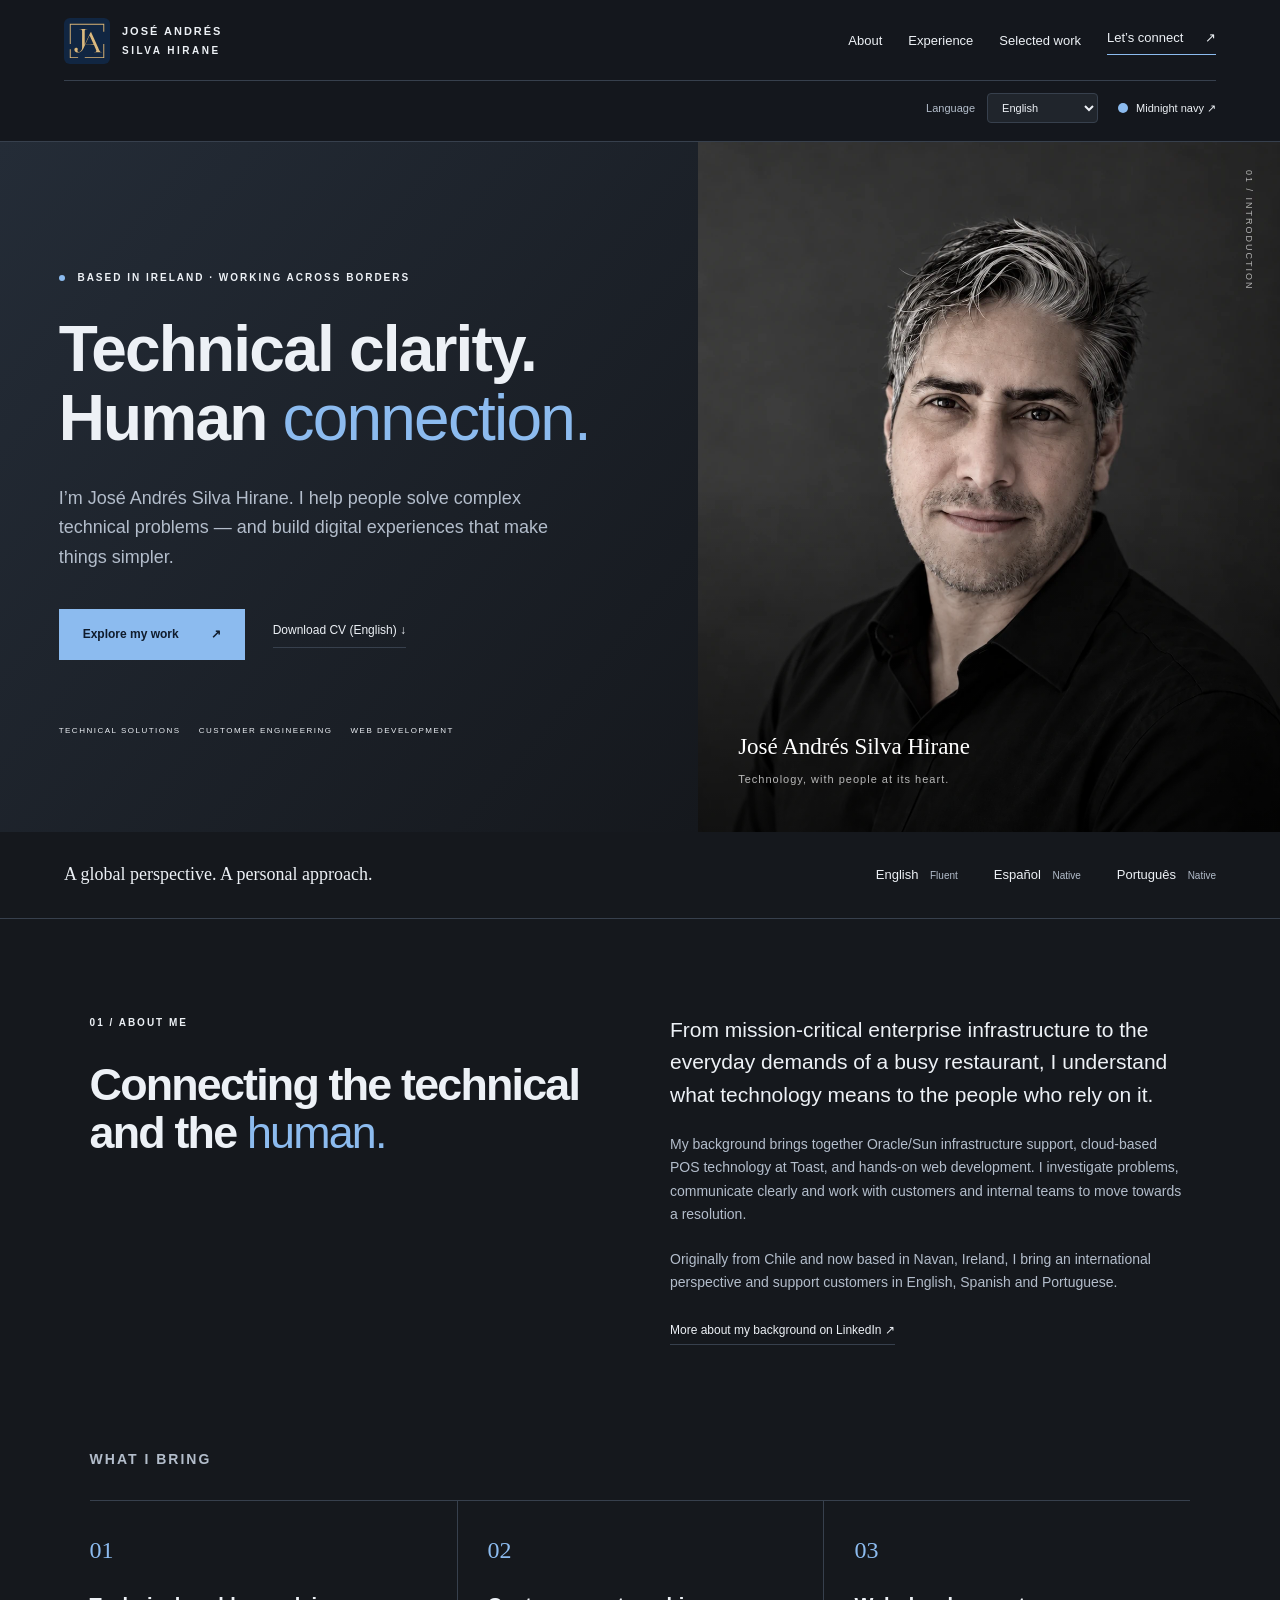
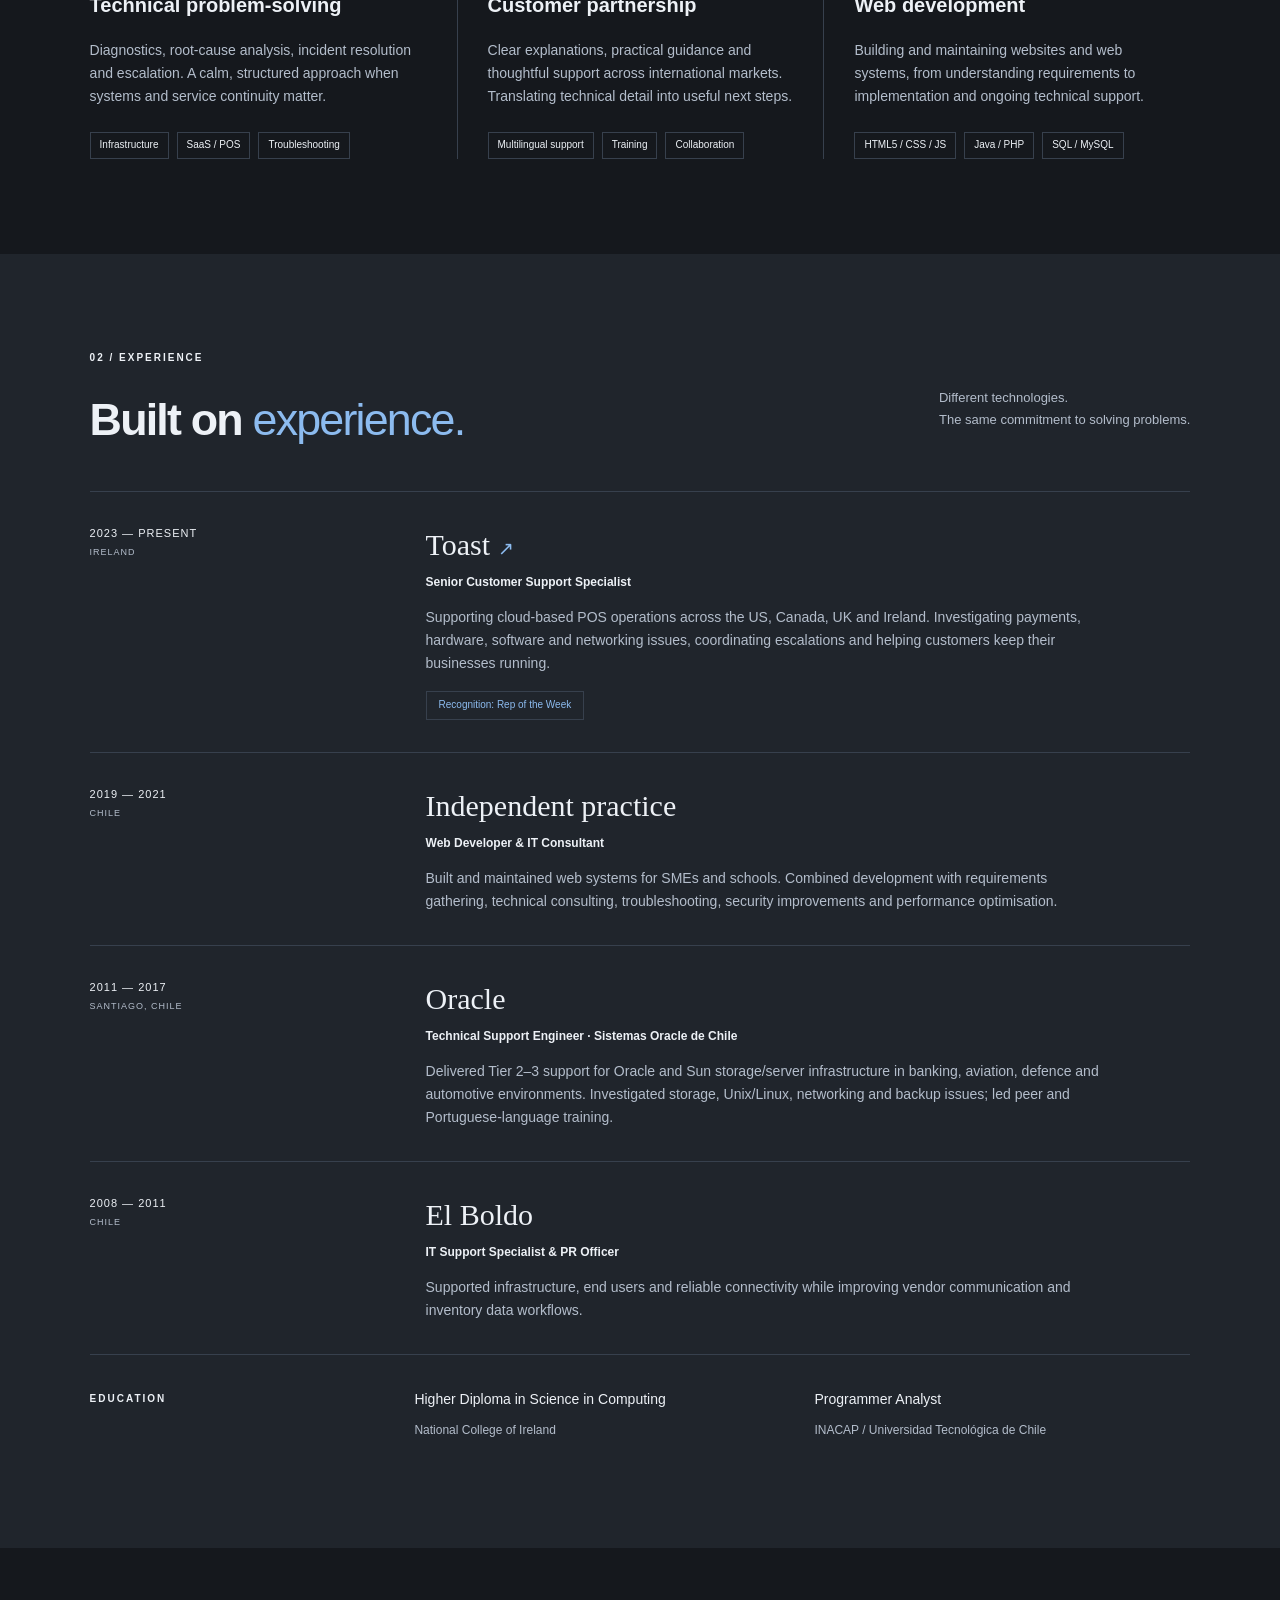
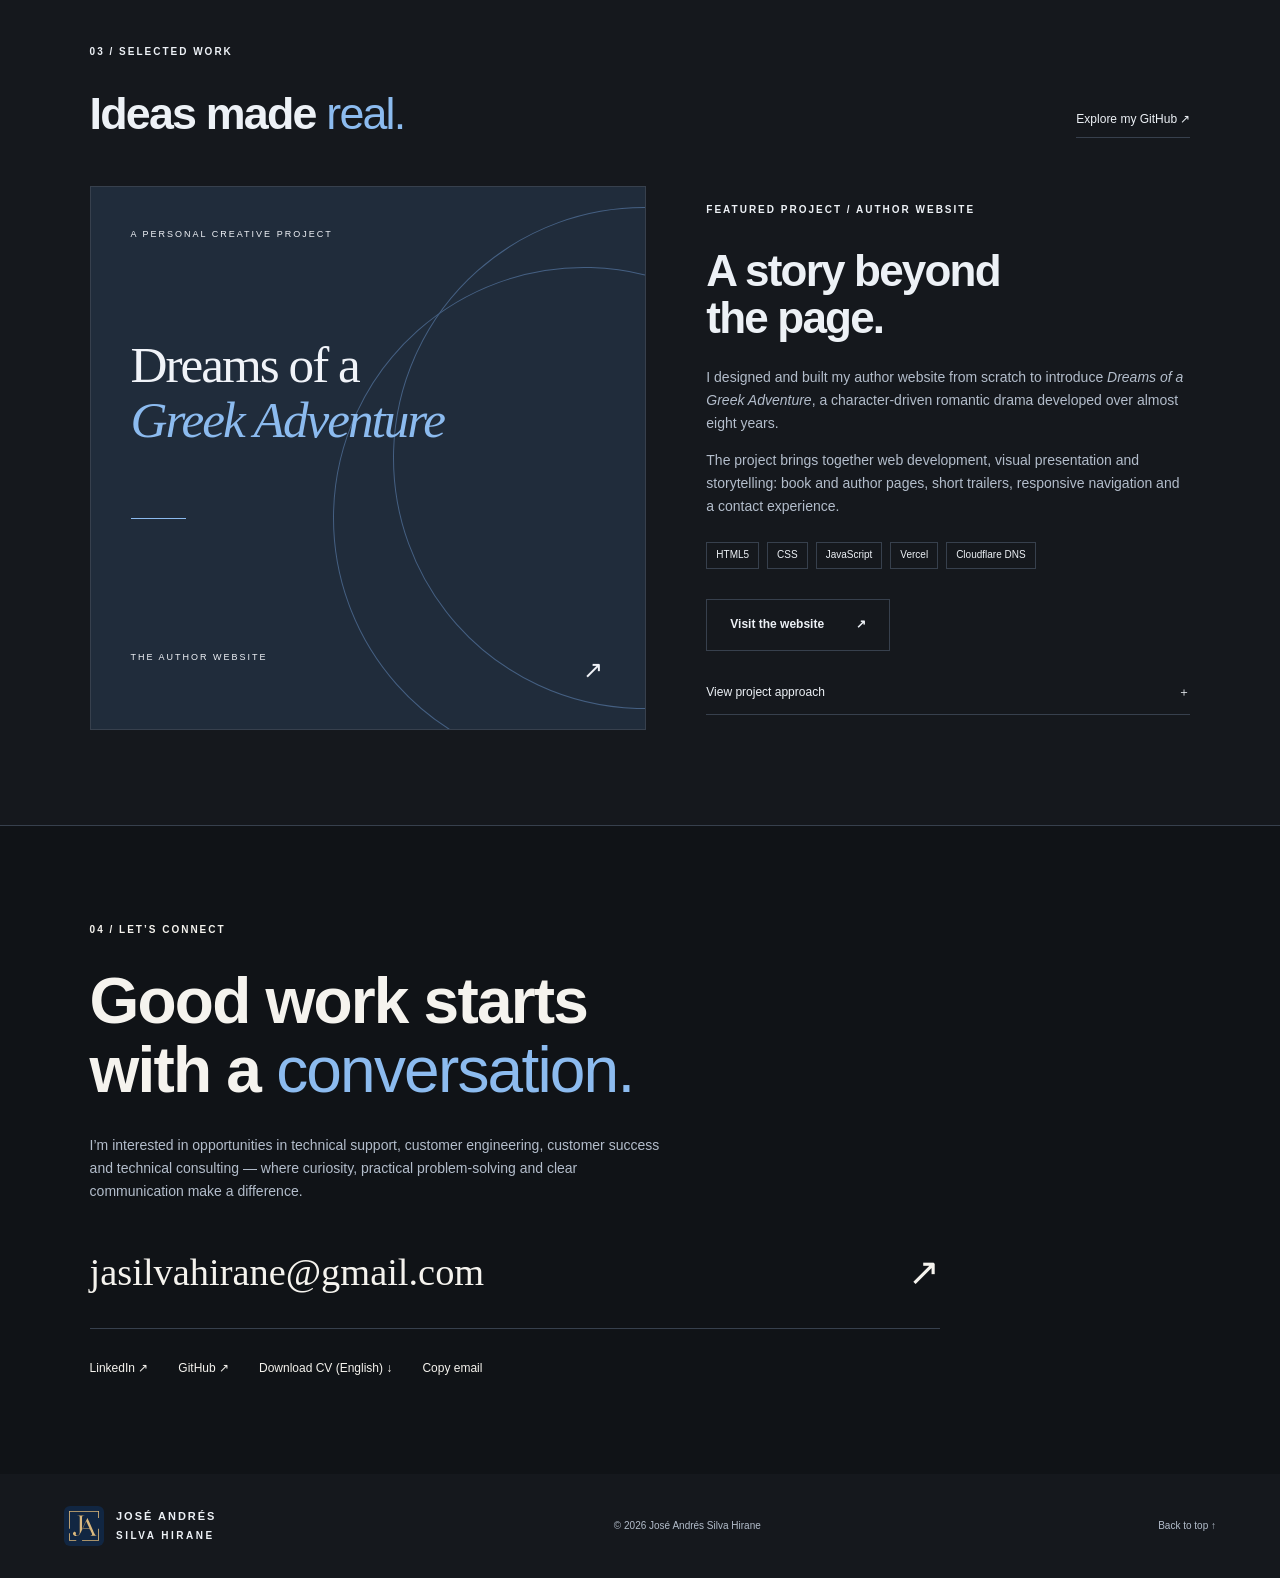
==== charcoal/index.html @ b8e56789 "Add files via upload" ====
<!doctype html>
<html lang="en"><head><meta charset="utf-8"><meta name="viewport" content="width=device-width,initial-scale=1"><meta name="description" content="José Andrés Silva Hirane — technical solutions, customer engineering and web development. Multilingual professional based in Ireland."><meta name="theme-color" content="#15263f"><title>José Andrés Silva Hirane — Technical Solutions</title><link rel="icon" type="image/x-icon" href="assets/favicon.ico"><link rel="stylesheet" href="style.css"><script src="script.js" defer></script></head>
<body data-theme="charcoal"><a class="skip" href="#main">Skip to content</a><header><a class="brand" href="#home" aria-label="José Andrés Silva Hirane home"><img src="assets/monogram.svg" alt="" width="46" height="46"><span>JOSÉ ANDRÉS<span>SILVA HIRANE</span></span></a><button class="menu" aria-expanded="false" aria-controls="navigation">Menu <span>＋</span></button><nav id="navigation" aria-label="Main navigation"><a href="#about">About</a><a href="#experience">Experience</a><a href="#work">Selected work</a><a class="nav-contact" href="#contact">Let’s connect <span>↗</span></a></nav><div class="portfolio-controls"><label>Language <select id="language-select" aria-label="Language"><option value="en" selected>English</option><option value="pt">Português</option><option value="es">Español</option></select></label><a class="design-switch" href="../navy/index.html" aria-label="Design"><span class="theme-swatch"></span>Midnight navy ↗</a></div></header>
<main id="main"><section class="hero" id="home"><div class="hero-copy"><p class="eyebrow"><span class="dot"></span> BASED IN IRELAND · WORKING ACROSS BORDERS</p><h1>Technical clarity.<br>Human <em>connection.</em></h1><p class="intro">I’m José Andrés Silva Hirane. I help people solve complex technical problems — and build digital experiences that make things simpler.</p><div class="hero-actions"><a class="button" href="#work">Explore my work <span>↗</span></a><a class="text-link" href="assets/Jose-Andres-Silva-Hirane-CV.docx" download>Download CV (English) <span>↓</span></a></div><div class="hero-foot"><span>TECHNICAL SOLUTIONS</span><span>CUSTOMER ENGINEERING</span><span>WEB DEVELOPMENT</span></div></div><div class="portrait"><img src="assets/portrait.webp" alt="Portrait of José Andrés Silva Hirane" fetchpriority="high"><div class="portrait-label"><span>José Andrés Silva Hirane</span><small>Technology, with people at its heart.</small></div><span class="portrait-index">01 / INTRODUCTION</span></div></section>
<div class="language-bar"><p>A global perspective. A personal approach.</p><div><span>English <small>Fluent</small></span><span>Español <small>Native</small></span><span>Português <small>Native</small></span></div></div>
<section class="section about" id="about"><div><p class="eyebrow">01 / ABOUT ME</p><h2>Connecting the technical<br>and the <em>human.</em></h2></div><div class="about-copy"><p class="lead">From mission-critical enterprise infrastructure to the everyday demands of a busy restaurant, I understand what technology means to the people who rely on it.</p><p>My background brings together Oracle/Sun infrastructure support, cloud-based POS technology at Toast, and hands-on web development. I investigate problems, communicate clearly and work with customers and internal teams to move towards a resolution.</p><p>Originally from Chile and now based in Navan, Ireland, I bring an international perspective and support customers in English, Spanish and Portuguese.</p><a class="text-link" href="https://www.linkedin.com/in/jose-silva-hirane/" target="_blank" rel="noopener noreferrer">More about my background on LinkedIn ↗</a></div></section>
<section class="section expertise"><p class="eyebrow">WHAT I BRING</p><div class="expertise-grid"><article><span class="number">01</span><h3>Technical problem-solving</h3><p>Diagnostics, root-cause analysis, incident resolution and escalation. A calm, structured approach when systems and service continuity matter.</p><div class="tags"><span>Infrastructure</span><span>SaaS / POS</span><span>Troubleshooting</span></div></article><article><span class="number">02</span><h3>Customer partnership</h3><p>Clear explanations, practical guidance and thoughtful support across international markets. Translating technical detail into useful next steps.</p><div class="tags"><span>Multilingual support</span><span>Training</span><span>Collaboration</span></div></article><article><span class="number">03</span><h3>Web development</h3><p>Building and maintaining websites and web systems, from understanding requirements to implementation and ongoing technical support.</p><div class="tags"><span>HTML5 / CSS / JS</span><span>Java / PHP</span><span>SQL / MySQL</span></div></article></div></section>
<section class="experience section" id="experience"><div class="section-top"><div><p class="eyebrow">02 / EXPERIENCE</p><h2>Built on <em>experience.</em></h2></div><p>Different technologies.<br>The same commitment to solving problems.</p></div><div class="timeline"><article><div class="date">2023 — PRESENT<br><small>IRELAND</small></div><div><h3>Toast <span>↗</span></h3><p class="role">Senior Customer Support Specialist</p><p>Supporting cloud-based POS operations across the US, Canada, UK and Ireland. Investigating payments, hardware, software and networking issues, coordinating escalations and helping customers keep their businesses running.</p><span class="achievement">Recognition: Rep of the Week</span></div></article><article><div class="date">2019 — 2021<br><small>CHILE</small></div><div><h3>Independent practice</h3><p class="role">Web Developer & IT Consultant</p><p>Built and maintained web systems for SMEs and schools. Combined development with requirements gathering, technical consulting, troubleshooting, security improvements and performance optimisation.</p></div></article><article><div class="date">2011 — 2017<br><small>SANTIAGO, CHILE</small></div><div><h3>Oracle</h3><p class="role">Technical Support Engineer · Sistemas Oracle de Chile</p><p>Delivered Tier 2–3 support for Oracle and Sun storage/server infrastructure in banking, aviation, defence and automotive environments. Investigated storage, Unix/Linux, networking and backup issues; led peer and Portuguese-language training.</p></div></article><article><div class="date">2008 — 2011<br><small>CHILE</small></div><div><h3>El Boldo</h3><p class="role">IT Support Specialist & PR Officer</p><p>Supported infrastructure, end users and reliable connectivity while improving vendor communication and inventory data workflows.</p></div></article></div><div class="education"><p class="eyebrow">EDUCATION</p><div><h3>Higher Diploma in Science in Computing</h3><p>National College of Ireland</p></div><div><h3>Programmer Analyst</h3><p>INACAP / Universidad Tecnológica de Chile</p></div></div></section>
<section class="work section" id="work"><div class="section-top"><div><p class="eyebrow">03 / SELECTED WORK</p><h2>Ideas made <em>real.</em></h2></div><a class="text-link" href="https://github.com/Josan2k2" target="_blank" rel="noopener noreferrer">Explore my GitHub ↗</a></div><article class="project"><a class="project-art" href="https://silvahirane.com" target="_blank" rel="noopener noreferrer" aria-label="Visit the Dreams of a Greek Adventure author website"><span class="art-kicker">A PERSONAL CREATIVE PROJECT</span><div class="book-title">Dreams of a<br><em>Greek Adventure</em></div><div class="art-rule"></div><span class="art-footer">THE AUTHOR WEBSITE <span>↗</span></span></a><div class="project-copy"><p class="eyebrow">FEATURED PROJECT / AUTHOR WEBSITE</p><h3>A story beyond<br>the page.</h3><p>I designed and built my author website from scratch to introduce <cite>Dreams of a Greek Adventure</cite>, a character-driven romantic drama developed over almost eight years.</p><p>The project brings together web development, visual presentation and storytelling: book and author pages, short trailers, responsive navigation and a contact experience.</p><div class="tags"><span>HTML5</span><span>CSS</span><span>JavaScript</span><span>Vercel</span><span>Cloudflare DNS</span></div><a class="button light" href="https://silvahirane.com" target="_blank" rel="noopener noreferrer">Visit the website <span>↗</span></a><button class="details" aria-expanded="false" aria-controls="project-details">View project approach <span>＋</span></button><div id="project-details" hidden><p><strong>Purpose:</strong> Create a cohesive home for the book, its author and its visual storytelling.</p><p><strong>My role:</strong> Website design, front-end development, content integration and deployment setup.</p><p><strong>Implementation:</strong> Responsive page layouts, fixed navigation, video presentation, contact form integration, sitemap and robots.txt.</p></div></div></article></section>
<section class="contact section" id="contact"><p class="eyebrow">04 / LET’S CONNECT</p><h2>Good work starts<br>with a <em>conversation.</em></h2><p>I’m interested in opportunities in technical support, customer engineering, customer success and technical consulting — where curiosity, practical problem-solving and clear communication make a difference.</p><a class="email" href="mailto:jasilvahirane@gmail.com">jasilvahirane@gmail.com <span>↗</span></a><div class="contact-links"><a href="https://www.linkedin.com/in/jose-silva-hirane/" target="_blank" rel="noopener noreferrer">LinkedIn ↗</a><a href="https://github.com/Josan2k2" target="_blank" rel="noopener noreferrer">GitHub ↗</a><a href="assets/Jose-Andres-Silva-Hirane-CV.docx" download>Download CV (English) ↓</a><button id="copy-email">Copy email</button><span id="copy-status" role="status"></span></div></section></main><footer><a class="brand" href="#home"><img src="assets/monogram.svg" alt="JA monogram" width="40" height="40"><span>JOSÉ ANDRÉS<span>SILVA HIRANE</span></span></a><p>© <span id="year">2026</span> José Andrés Silva Hirane</p><a href="#home">Back to top ↑</a></footer></body></html>
---- charcoal/style.css ----
:root{--ink:#15263f;--paper:#f5f3ee;--muted:#616b79;--gold:#ad8b53;--line:#d7dce3}*{box-sizing:border-box}html{scroll-behavior:smooth;scroll-padding-top:100px}body{margin:0;background:var(--paper);color:var(--ink);font-family:Arial,Helvetica,sans-serif;font-size:16px;line-height:1.65}a{color:inherit;text-decoration:none}button{font:inherit;cursor:pointer}a,button{-webkit-tap-highlight-color:transparent}a:focus-visible,button:focus-visible{outline:3px solid var(--gold);outline-offset:6px}.skip{position:fixed;top:-80px;background:var(--ink);color:white;padding:12px;z-index:20}.skip:focus{top:8px}header{position:sticky;top:0;z-index:10;background:rgba(245,243,238,.97);border-bottom:1px solid var(--line);padding:22px 5%;display:flex;align-items:center;justify-content:space-between}.brand{display:flex;align-items:center;gap:12px}.brand>span{font-size:11px;font-weight:700;letter-spacing:2px;line-height:1.8}.brand>span>span{display:block;font-size:10px;letter-spacing:2.5px}nav{display:flex;gap:32px;align-items:center;font-size:13px}nav a:hover,.text-link:hover{color:#836334}.nav-contact{border-bottom:1px solid var(--ink);padding-bottom:5px}.nav-contact span{margin-left:18px}.menu{display:none}.hero{display:grid;grid-template-columns:1.2fr 1fr;min-height:660px}.hero-copy{padding:90px 8% 36px 8.4%;display:flex;flex-direction:column;justify-content:center}.eyebrow{font-size:10px;letter-spacing:2px;font-weight:700;line-height:1.8;margin:0 0 28px}.dot{display:inline-block;width:6px;height:6px;border-radius:50%;background:var(--gold);margin-right:8px}h1,h2,.book-title,.project-copy h3{font-family:Georgia,'Times New Roman',serif;font-weight:400;letter-spacing:-2px;line-height:1.08}h1{font-size:clamp(44px,5.4vw,82px);margin:0 0 30px}em{font-weight:400;color:#8b744f}h2{font-size:clamp(36px,3.5vw,54px);margin:0}.intro{font-size:18px;max-width:490px;color:#566479;margin:0}.hero-actions{display:flex;gap:28px;align-items:center;margin:36px 0 64px}.button{display:inline-flex;gap:32px;align-items:center;background:var(--ink);color:white;padding:15px 23px;font-size:12px;border:1px solid var(--ink);transition:background .2s}.button:hover{background:#294466}.text-link{font-size:12px;border-bottom:1px solid var(--line);padding-bottom:7px}.hero-foot{font-size:8px;letter-spacing:1.5px;display:flex;gap:18px;flex-wrap:wrap}.portrait{position:relative;background:#2e302d;overflow:hidden}.portrait>img{width:100%;height:100%;object-fit:cover;object-position:50% 32%;position:absolute}.portrait:after{content:'';position:absolute;inset:50% 0 0;background:linear-gradient(transparent,rgba(0,0,0,.55))}.portrait-label{position:absolute;bottom:44px;left:40px;z-index:1;color:#fff}.portrait-label>span{font-family:Georgia,serif;font-size:23px}.portrait-label small{display:block;opacity:.7;font-size:11px;letter-spacing:1px;margin-top:4px}.portrait-index{position:absolute;right:24px;top:28px;writing-mode:vertical-rl;font-size:9px;letter-spacing:2px;color:#fff;opacity:.65}.language-bar{padding:28px 5%;display:flex;justify-content:space-between;align-items:center;border-bottom:1px solid var(--line);gap:20px}.language-bar p{font-family:Georgia,serif;font-size:18px;margin:0}.language-bar>div{display:flex;gap:36px;font-size:13px}.language-bar small{font-size:10px;color:var(--muted);margin-left:8px}.section{padding:95px 7%}.about{display:grid;grid-template-columns:1fr 1fr;gap:60px}.about-copy p{font-size:14px;color:var(--muted);margin:0 0 22px}.about-copy .lead{font-size:21px;line-height:1.55;color:var(--ink)}.expertise{padding-top:10px}.expertise-grid{display:grid;grid-template-columns:repeat(3,1fr);border-top:1px solid var(--line)}.expertise article{padding:30px 30px 0 0}.expertise article+article{padding-left:30px;border-left:1px solid var(--line)}.number{font-family:Georgia,serif;color:var(--gold);font-size:24px}h3{font-size:20px;font-weight:500;line-height:1.4}.expertise p{font-size:14px;color:var(--muted)}.tags{display:flex;flex-wrap:wrap;gap:8px;margin-top:24px}.tags span{border:1px solid var(--line);padding:4px 9px;font-size:10px}.experience{background:#e9edf3}.section-top{display:flex;align-items:flex-end;justify-content:space-between;gap:40px;margin-bottom:48px}.section-top>p{font-size:13px;color:var(--muted)}.timeline article{display:grid;grid-template-columns:1fr 2.5fr;border-top:1px solid #cbd3df;padding:32px 0;gap:30px}.date{font-size:11px;letter-spacing:1px}.date small{font-size:9px;color:var(--muted)}.timeline h3{font-family:Georgia,serif;font-size:30px;margin:0}.timeline h3 span{font-size:19px;color:var(--gold)}.role{font-size:12px;font-weight:700;margin:7px 0 13px}.timeline p:not(.role){font-size:14px;color:var(--muted);max-width:680px;margin:0}.achievement{display:inline-block;font-size:10px;border:1px solid #bcc9da;padding:5px 12px;margin-top:16px}.education{display:grid;grid-template-columns:1fr 1.25fr 1.25fr;border-top:1px solid #cbd3df;padding-top:35px;gap:24px}.education h3{font-size:14px;margin:0}.education p:not(.eyebrow){font-size:12px;color:var(--muted)}.project{display:grid;grid-template-columns:1.15fr 1fr;gap:60px}.project-art{min-height:520px;background:#182f50;color:#f3eee2;padding:40px;display:flex;flex-direction:column;justify-content:space-between;position:relative;overflow:hidden}.project-art:before,.project-art:after{content:'';position:absolute;border:1px solid #49617f;border-radius:50%;width:500px;height:500px;right:-250px;top:20px;transform:rotate(-20deg)}.project-art:after{right:-190px;top:80px}.art-kicker,.art-footer{font-size:9px;letter-spacing:2px;z-index:1}.book-title{font-size:clamp(35px,4vw,62px);z-index:1;margin-top:55px}.book-title em{color:#d0b886}.art-rule{height:1px;background:#8a9ab1;width:55px;margin-top:30px}.art-footer{display:flex;justify-content:space-between;margin-top:90px}.art-footer span{font-size:24px}.project-copy{padding:15px 0}.project-copy h3{font-size:44px;margin:0 0 24px}.project-copy p:not(.eyebrow){font-size:14px;color:var(--muted)}cite{font-style:italic}.light{background:transparent;color:var(--ink);margin-top:30px}.light:hover{background:var(--ink);color:white}.details{display:flex;justify-content:space-between;width:100%;border:0;border-bottom:1px solid var(--line);padding:22px 0 12px;background:transparent;text-align:left;font-size:12px;margin-top:10px}#project-details{padding-top:10px}.contact{background:var(--ink);color:#f5f3ee}.contact h2{font-size:clamp(40px,5vw,70px)}.contact h2 em{color:#d1b88f}.contact>p:not(.eyebrow){max-width:570px;color:#b8c4d5;font-size:14px;margin:28px 0 38px}.email{font-family:Georgia,serif;font-size:clamp(20px,3vw,40px);display:flex;justify-content:space-between;border-bottom:1px solid #495c76;max-width:850px;padding-bottom:24px}.contact-links{display:flex;flex-wrap:wrap;gap:30px;margin-top:30px;font-size:12px}.contact-links button{border:0;background:transparent;color:inherit;padding:0;font-size:12px}#copy-status{color:#d1b88f}footer{display:flex;align-items:center;justify-content:space-between;gap:24px;padding:32px 5%}footer p,footer>a:last-child{font-size:10px;color:var(--muted)}@media(min-width:1600px){body{max-width:1800px;margin:auto}}@media(max-width:900px){header{padding:18px 5%}nav{gap:18px}.hero-copy{padding:60px 7% 30px}.hero{min-height:580px}.hero-actions{gap:15px;flex-wrap:wrap}.hero-foot{gap:12px}.portrait-label{left:24px}.language-bar{align-items:flex-start}.language-bar>div{gap:18px}.section{padding:70px 6%}.about,.project{gap:35px}.expertise{padding-top:0}.project-art{min-height:470px;padding:28px}.education{grid-template-columns:1fr 1fr}.education>.eyebrow{grid-column:1/-1;margin-bottom:0}}@media(max-width:640px){html{scroll-padding-top:88px}.menu{display:flex;gap:16px;border:0;background:transparent;font-size:12px}nav{display:none;position:absolute;top:82px;left:0;right:0;background:var(--paper);padding:24px 6%;border-bottom:1px solid var(--line)}nav.open{display:flex;flex-direction:column;align-items:flex-start}.hero{grid-template-columns:1fr}.hero-copy{padding:50px 6% 35px}h1{font-size:50px}.eyebrow{font-size:9px;letter-spacing:1.5px}.intro{font-size:16px}.hero-actions{margin:28px 0 34px}.portrait{height:480px}.portrait>img{object-position:50% 30%}.language-bar{flex-direction:column;padding:25px 6%}.language-bar>div{gap:16px;flex-wrap:wrap}.language-bar small{display:block;margin-left:0}.section{padding:60px 6%}.about,.project{grid-template-columns:1fr;gap:30px}.about-copy .lead{font-size:19px}.expertise-grid{grid-template-columns:1fr}.expertise article,.expertise article+article{padding:24px 0;border-left:0;border-bottom:1px solid var(--line)}.expertise{padding-top:0}.section-top{align-items:flex-start;flex-direction:column;gap:20px;margin-bottom:30px}.timeline article{grid-template-columns:1fr;gap:15px}.education{grid-template-columns:1fr;gap:15px}.project-art{min-height:410px}.book-title{font-size:47px}.project-copy h3{font-size:40px}.contact-links{gap:22px}footer{flex-wrap:wrap}footer p{order:3;width:100%;margin:0}.portrait-label{bottom:28px}}@media(prefers-reduced-motion:reduce){html{scroll-behavior:auto}*{transition:none!important}}

/* Dark professional editions */
:root{--ink:#e9eef7;--paper:#0d1625;--muted:#adbbce;--gold:#ddc394;--line:#2a3950;--surface:#142238;--accent:#ddc394}
body{background:var(--paper);color:var(--ink)}
header{background:rgba(13,22,37,.97);padding:18px 5%;flex-wrap:wrap;gap:16px}
nav{gap:26px}.brand img{border-radius:6px}.portfolio-controls{display:flex;align-items:center;gap:20px;font-size:11px;flex-basis:100%;justify-content:flex-end;border-top:1px solid var(--line);padding-top:12px}.portfolio-controls label{display:flex;align-items:center;gap:12px;color:var(--muted)}select{background:var(--surface);color:var(--ink);border:1px solid var(--line);border-radius:4px;padding:7px 28px 7px 10px;font:inherit}select:focus-visible{outline:2px solid var(--accent);outline-offset:3px}.design-switch{display:flex;gap:8px;align-items:center}.theme-swatch{height:10px;width:10px;background:var(--accent);border-radius:50%}
.hero-copy{background:linear-gradient(130deg,var(--surface),var(--paper));padding-top:75px;padding-bottom:42px}.hero{min-height:690px}.hero h1{font-size:clamp(42px,5vw,76px)}em{color:var(--accent)}.intro,.about-copy p,.expertise p,.section-top>p,.timeline p:not(.role),.education p:not(.eyebrow),.project-copy p:not(.eyebrow),.contact>p:not(.eyebrow),footer p,footer>a:last-child{color:var(--muted)}.about-copy .lead{color:var(--ink)}.button{background:var(--accent);color:#101c2c;border-color:var(--accent);font-weight:700}.button:hover{background:#f0d6a9;color:#101c2c}.text-link:hover,nav a:hover{color:var(--accent)}.experience{background:var(--surface)}.timeline article,.education{border-color:var(--line)}.achievement{border-color:var(--line);color:var(--accent)}.project-art{background:#192e4a;color:#f0f3f8;border:1px solid var(--line)}.project-art:before,.project-art:after{border-color:#456083}.art-rule{background:var(--accent)}.book-title em{color:var(--accent)}.light{background:transparent;color:var(--ink);border-color:var(--line)}.light:hover{background:var(--accent);color:#101c2c}.details{color:var(--ink)}.contact{background:#080f1b;border-top:1px solid var(--line)}.contact h2 em{color:var(--accent)}.email{border-color:var(--line)}.language-bar{background:var(--paper)}.portrait{background:#1a2330}html{scroll-padding-top:160px}.nav-contact{border-color:var(--accent)}
body[data-theme="charcoal"]{--paper:#15181d;--surface:#20252c;--ink:#edf1f6;--muted:#b3bdcb;--line:#37404d;--accent:#8cbbef;--gold:#8cbbef;font-family:Arial,Helvetica,sans-serif}
body[data-theme="charcoal"] header{background:rgba(21,24,29,.97)}body[data-theme="charcoal"] h1,body[data-theme="charcoal"] h2,body[data-theme="charcoal"] .project-copy h3{font-family:Arial,Helvetica,sans-serif;font-weight:600;letter-spacing:-1.8px}body[data-theme="charcoal"] h1 em,body[data-theme="charcoal"] h2 em{font-style:normal}body[data-theme="charcoal"] .hero-copy{background:linear-gradient(130deg,#242c37,#15181d)}body[data-theme="charcoal"] .project-art{background:#202c3b}body[data-theme="charcoal"] .contact{background:#101317}body[data-theme="charcoal"] .button:hover{background:#b0d3ff}body[data-theme="charcoal"] .expertise h3{font-weight:600}body[data-theme="charcoal"] .number{color:var(--accent)}
@media(max-width:640px){header{gap:10px}.portfolio-controls{justify-content:space-between;gap:12px;padding-top:10px}.portfolio-controls label{font-size:10px;gap:8px}.design-switch{font-size:10px}nav{top:132px;background:var(--paper)}.hero{min-height:auto}.hero-copy{padding:48px 6% 34px}.hero h1{font-size:44px}.hero-foot{font-size:8px}.hero-actions{gap:20px}.button{gap:20px}.portrait{height:460px}.contact h2{font-size:42px}body[data-theme="charcoal"] nav{background:var(--paper)}.email{font-size:21px;overflow-wrap:anywhere}}
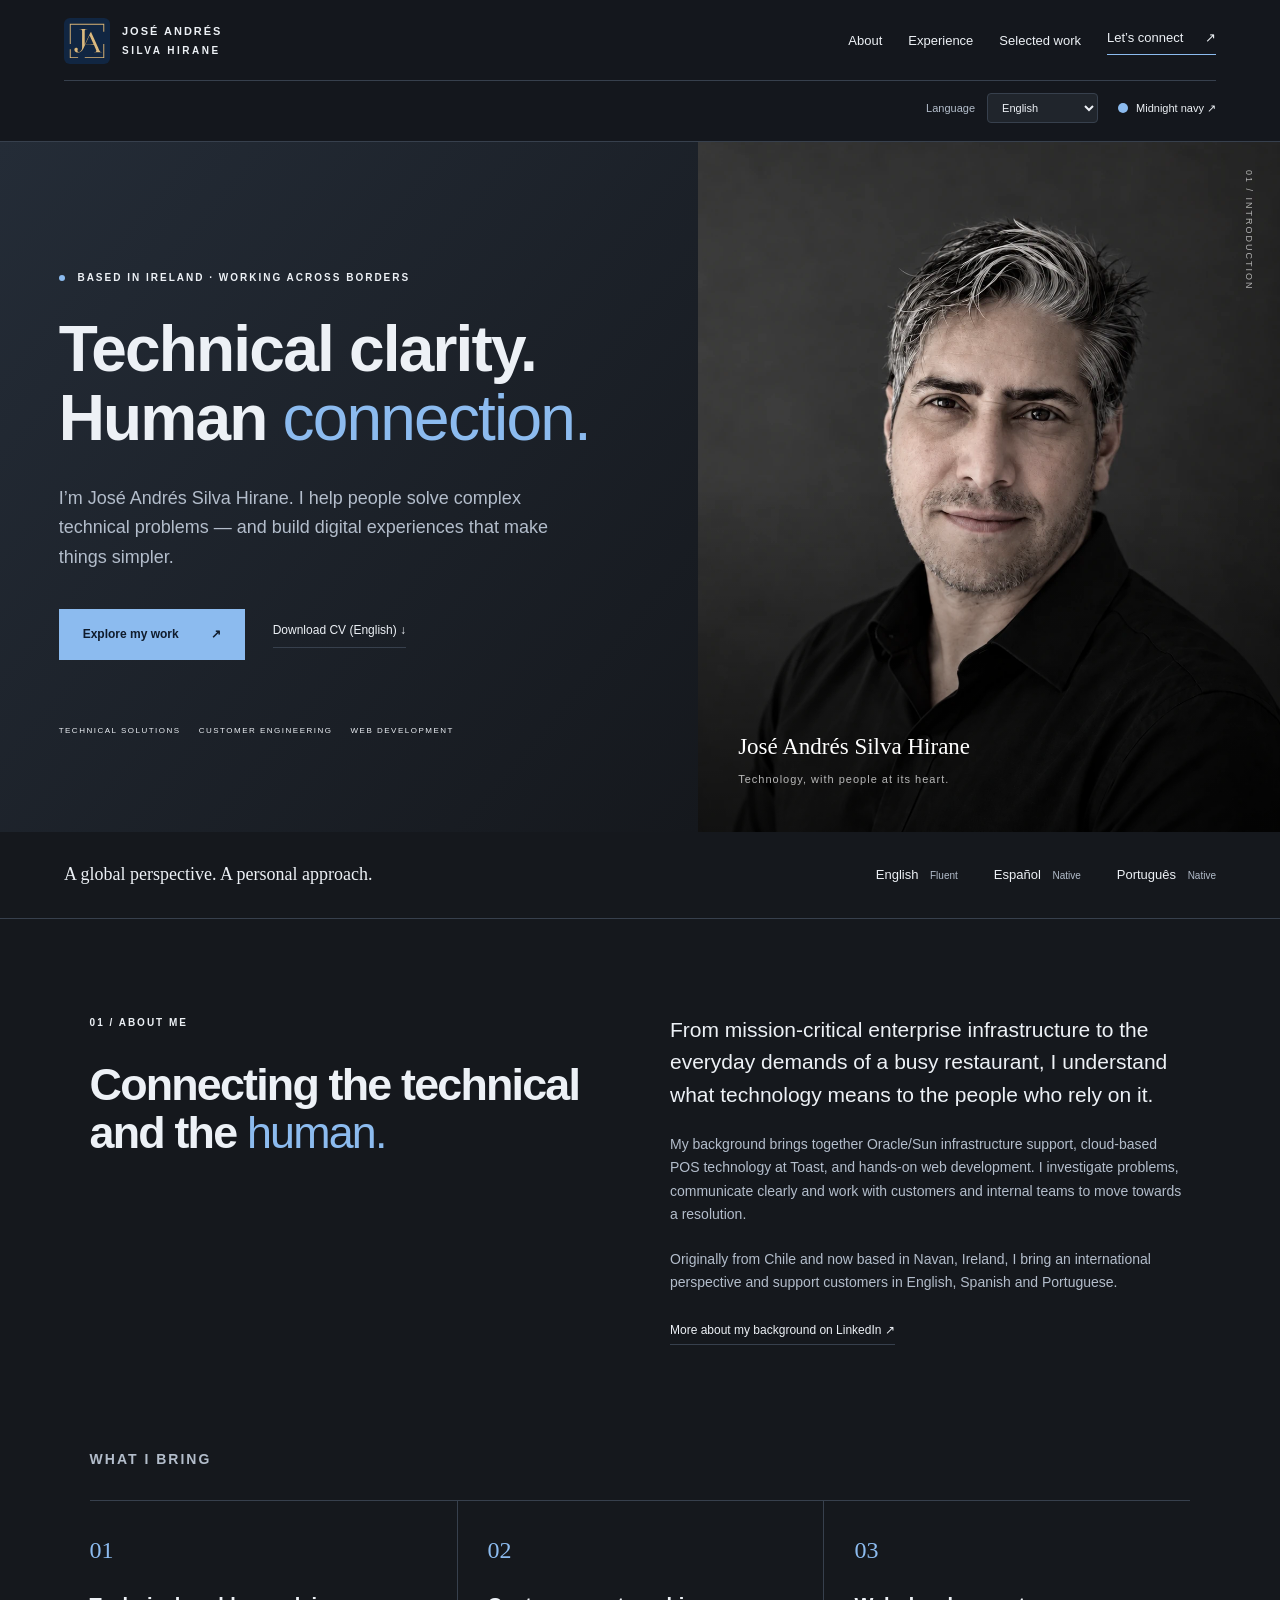
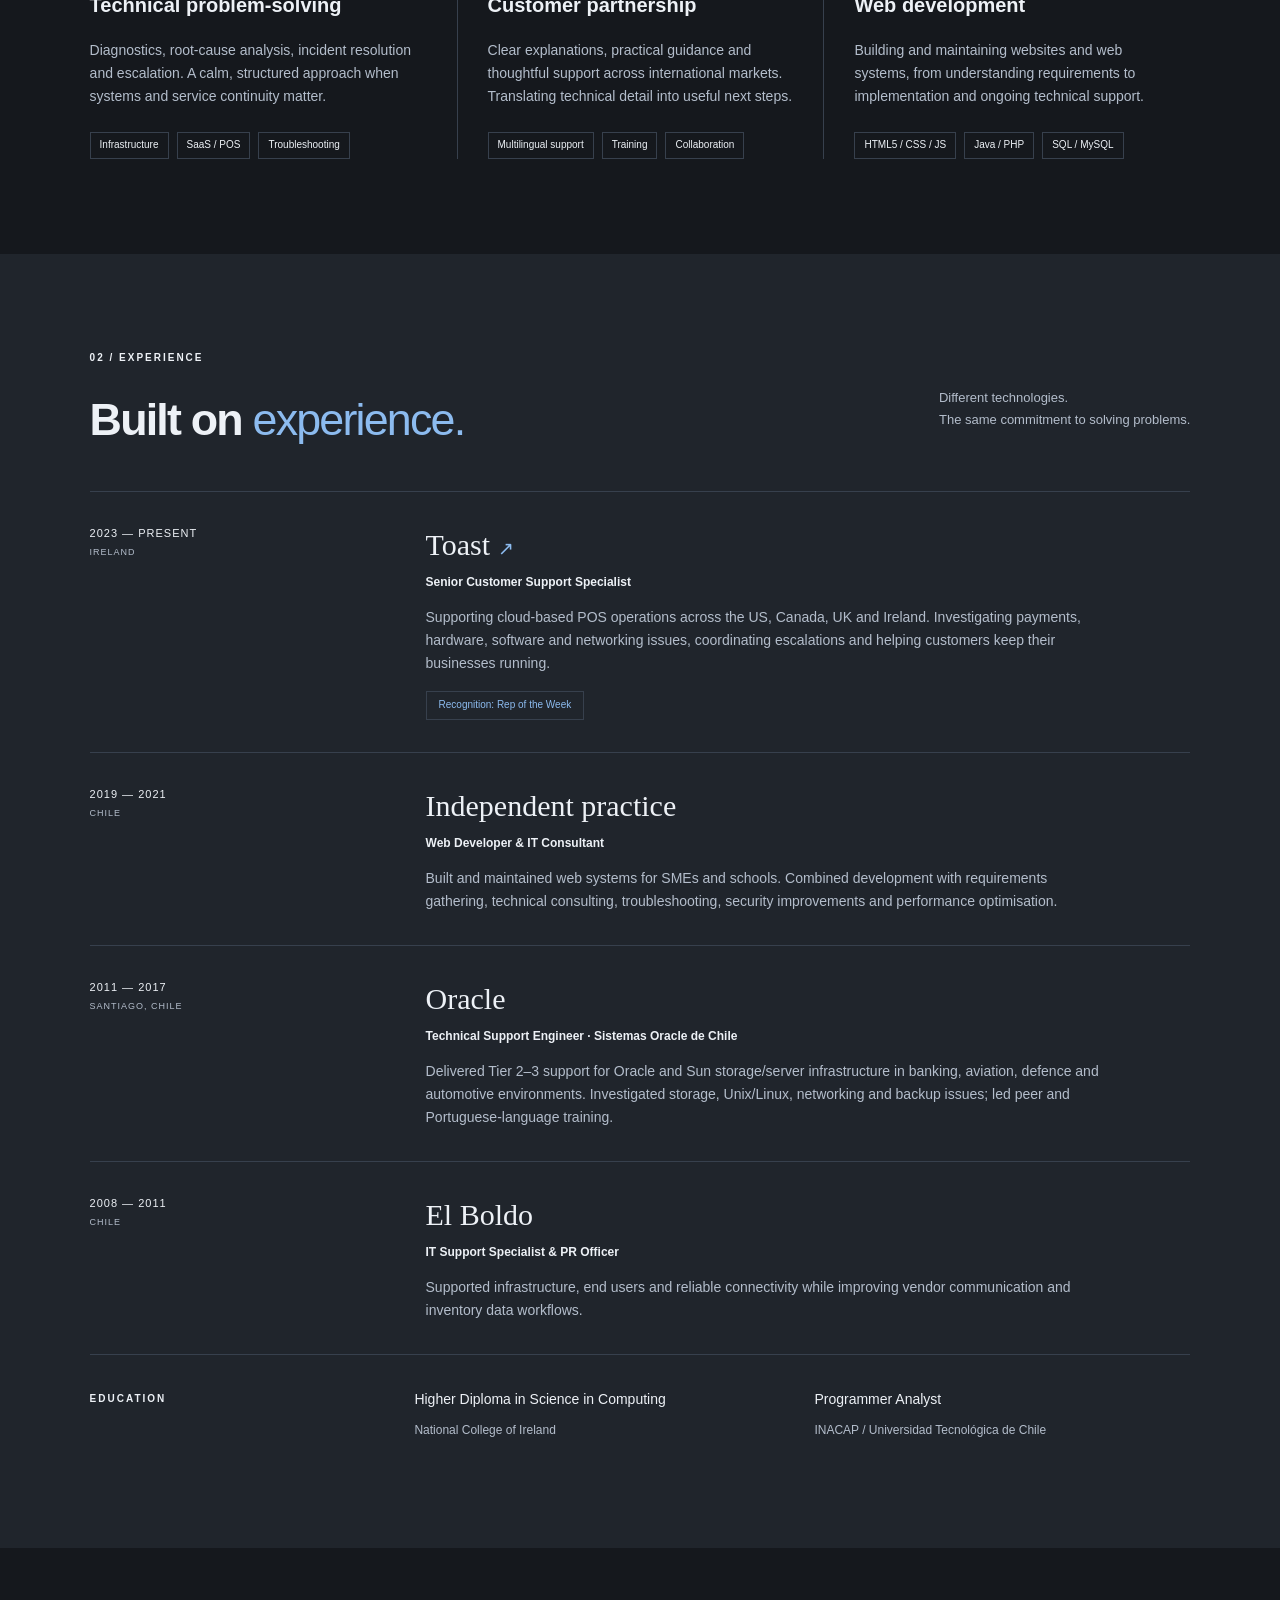
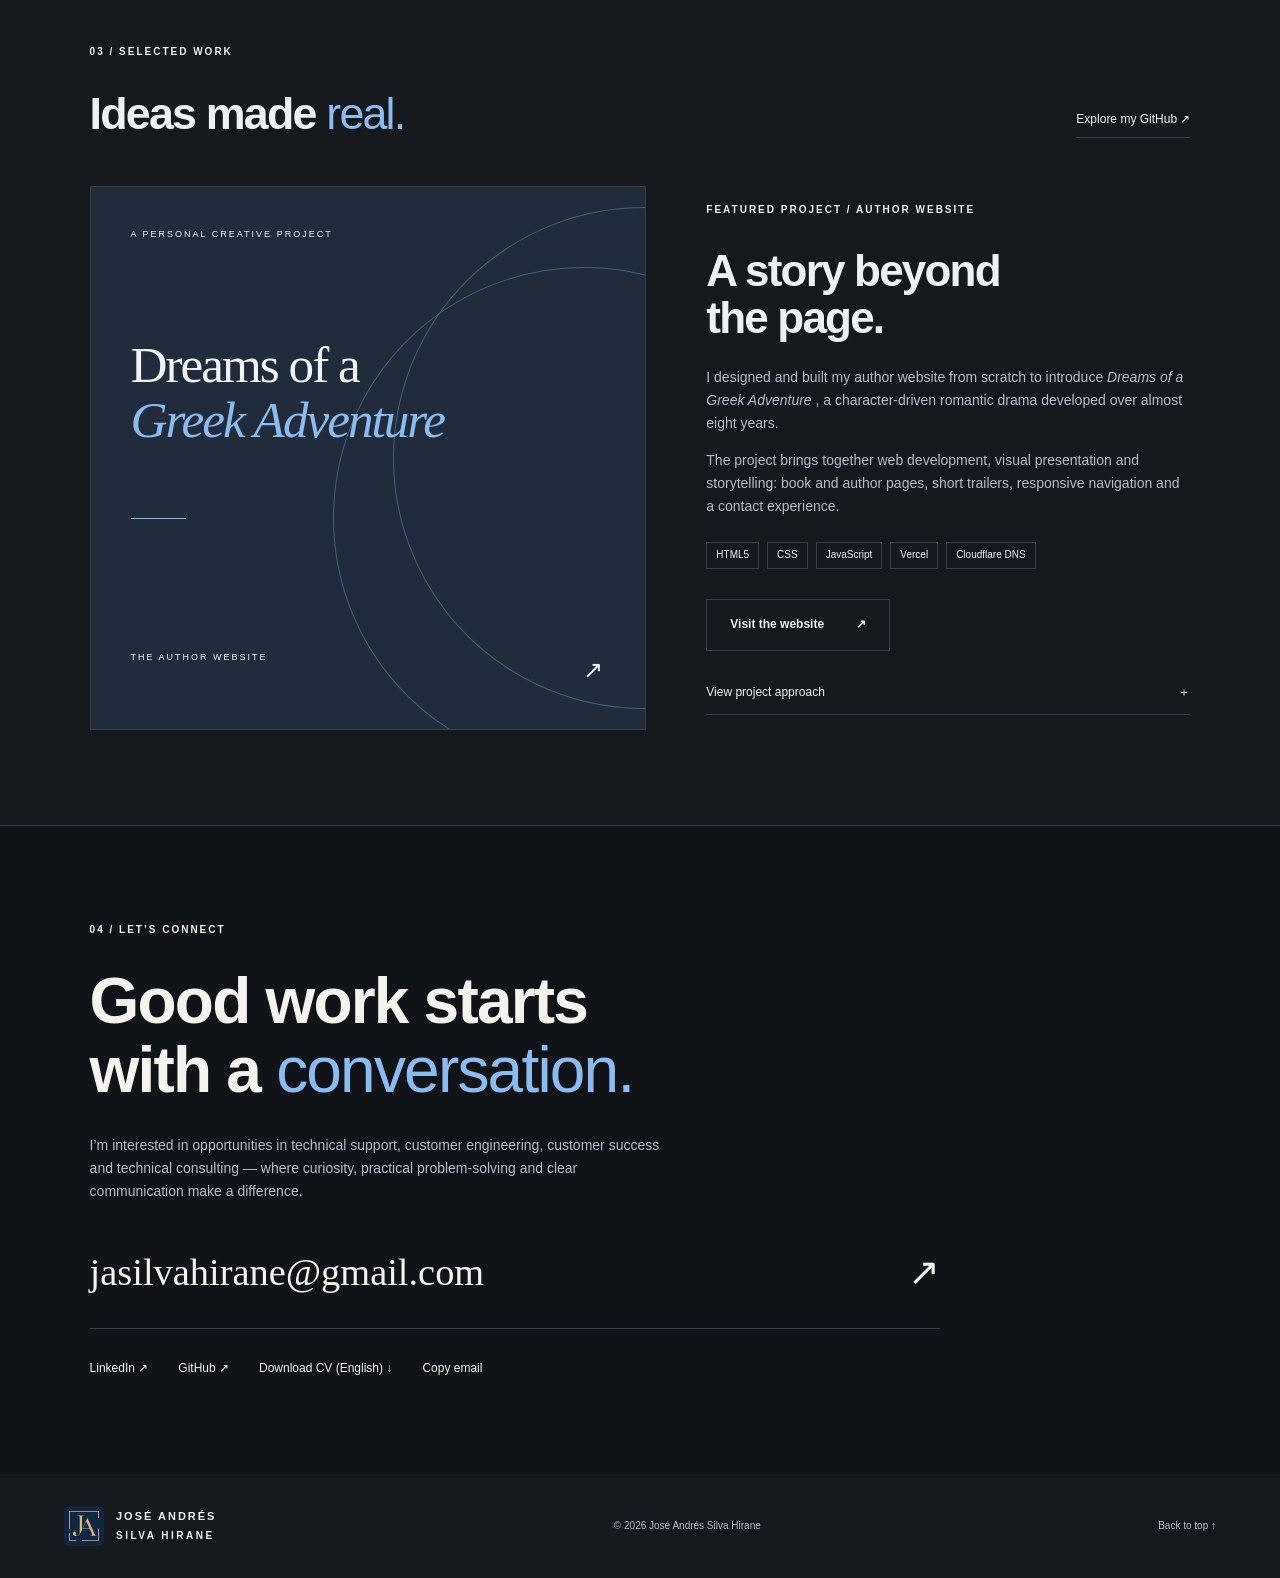
==== commit 36f0334a: "Add files via upload" ====
--- a/charcoal/index.html
+++ b/charcoal/index.html
@@ -1,10 +1,454 @@
 <!doctype html>
-<html lang="en"><head><meta charset="utf-8"><meta name="viewport" content="width=device-width,initial-scale=1"><meta name="description" content="José Andrés Silva Hirane — technical solutions, customer engineering and web development. Multilingual professional based in Ireland."><meta name="theme-color" content="#15263f"><title>José Andrés Silva Hirane — Technical Solutions</title><link rel="icon" type="image/x-icon" href="assets/favicon.ico"><link rel="stylesheet" href="style.css"><script src="script.js" defer></script></head>
-<body data-theme="charcoal"><a class="skip" href="#main">Skip to content</a><header><a class="brand" href="#home" aria-label="José Andrés Silva Hirane home"><img src="assets/monogram.svg" alt="" width="46" height="46"><span>JOSÉ ANDRÉS<span>SILVA HIRANE</span></span></a><button class="menu" aria-expanded="false" aria-controls="navigation">Menu <span>＋</span></button><nav id="navigation" aria-label="Main navigation"><a href="#about">About</a><a href="#experience">Experience</a><a href="#work">Selected work</a><a class="nav-contact" href="#contact">Let’s connect <span>↗</span></a></nav><div class="portfolio-controls"><label>Language <select id="language-select" aria-label="Language"><option value="en" selected>English</option><option value="pt">Português</option><option value="es">Español</option></select></label><a class="design-switch" href="../navy/index.html" aria-label="Design"><span class="theme-swatch"></span>Midnight navy ↗</a></div></header>
-<main id="main"><section class="hero" id="home"><div class="hero-copy"><p class="eyebrow"><span class="dot"></span> BASED IN IRELAND · WORKING ACROSS BORDERS</p><h1>Technical clarity.<br>Human <em>connection.</em></h1><p class="intro">I’m José Andrés Silva Hirane. I help people solve complex technical problems — and build digital experiences that make things simpler.</p><div class="hero-actions"><a class="button" href="#work">Explore my work <span>↗</span></a><a class="text-link" href="assets/Jose-Andres-Silva-Hirane-CV.docx" download>Download CV (English) <span>↓</span></a></div><div class="hero-foot"><span>TECHNICAL SOLUTIONS</span><span>CUSTOMER ENGINEERING</span><span>WEB DEVELOPMENT</span></div></div><div class="portrait"><img src="assets/portrait.webp" alt="Portrait of José Andrés Silva Hirane" fetchpriority="high"><div class="portrait-label"><span>José Andrés Silva Hirane</span><small>Technology, with people at its heart.</small></div><span class="portrait-index">01 / INTRODUCTION</span></div></section>
-<div class="language-bar"><p>A global perspective. A personal approach.</p><div><span>English <small>Fluent</small></span><span>Español <small>Native</small></span><span>Português <small>Native</small></span></div></div>
-<section class="section about" id="about"><div><p class="eyebrow">01 / ABOUT ME</p><h2>Connecting the technical<br>and the <em>human.</em></h2></div><div class="about-copy"><p class="lead">From mission-critical enterprise infrastructure to the everyday demands of a busy restaurant, I understand what technology means to the people who rely on it.</p><p>My background brings together Oracle/Sun infrastructure support, cloud-based POS technology at Toast, and hands-on web development. I investigate problems, communicate clearly and work with customers and internal teams to move towards a resolution.</p><p>Originally from Chile and now based in Navan, Ireland, I bring an international perspective and support customers in English, Spanish and Portuguese.</p><a class="text-link" href="https://www.linkedin.com/in/jose-silva-hirane/" target="_blank" rel="noopener noreferrer">More about my background on LinkedIn ↗</a></div></section>
-<section class="section expertise"><p class="eyebrow">WHAT I BRING</p><div class="expertise-grid"><article><span class="number">01</span><h3>Technical problem-solving</h3><p>Diagnostics, root-cause analysis, incident resolution and escalation. A calm, structured approach when systems and service continuity matter.</p><div class="tags"><span>Infrastructure</span><span>SaaS / POS</span><span>Troubleshooting</span></div></article><article><span class="number">02</span><h3>Customer partnership</h3><p>Clear explanations, practical guidance and thoughtful support across international markets. Translating technical detail into useful next steps.</p><div class="tags"><span>Multilingual support</span><span>Training</span><span>Collaboration</span></div></article><article><span class="number">03</span><h3>Web development</h3><p>Building and maintaining websites and web systems, from understanding requirements to implementation and ongoing technical support.</p><div class="tags"><span>HTML5 / CSS / JS</span><span>Java / PHP</span><span>SQL / MySQL</span></div></article></div></section>
-<section class="experience section" id="experience"><div class="section-top"><div><p class="eyebrow">02 / EXPERIENCE</p><h2>Built on <em>experience.</em></h2></div><p>Different technologies.<br>The same commitment to solving problems.</p></div><div class="timeline"><article><div class="date">2023 — PRESENT<br><small>IRELAND</small></div><div><h3>Toast <span>↗</span></h3><p class="role">Senior Customer Support Specialist</p><p>Supporting cloud-based POS operations across the US, Canada, UK and Ireland. Investigating payments, hardware, software and networking issues, coordinating escalations and helping customers keep their businesses running.</p><span class="achievement">Recognition: Rep of the Week</span></div></article><article><div class="date">2019 — 2021<br><small>CHILE</small></div><div><h3>Independent practice</h3><p class="role">Web Developer & IT Consultant</p><p>Built and maintained web systems for SMEs and schools. Combined development with requirements gathering, technical consulting, troubleshooting, security improvements and performance optimisation.</p></div></article><article><div class="date">2011 — 2017<br><small>SANTIAGO, CHILE</small></div><div><h3>Oracle</h3><p class="role">Technical Support Engineer · Sistemas Oracle de Chile</p><p>Delivered Tier 2–3 support for Oracle and Sun storage/server infrastructure in banking, aviation, defence and automotive environments. Investigated storage, Unix/Linux, networking and backup issues; led peer and Portuguese-language training.</p></div></article><article><div class="date">2008 — 2011<br><small>CHILE</small></div><div><h3>El Boldo</h3><p class="role">IT Support Specialist & PR Officer</p><p>Supported infrastructure, end users and reliable connectivity while improving vendor communication and inventory data workflows.</p></div></article></div><div class="education"><p class="eyebrow">EDUCATION</p><div><h3>Higher Diploma in Science in Computing</h3><p>National College of Ireland</p></div><div><h3>Programmer Analyst</h3><p>INACAP / Universidad Tecnológica de Chile</p></div></div></section>
-<section class="work section" id="work"><div class="section-top"><div><p class="eyebrow">03 / SELECTED WORK</p><h2>Ideas made <em>real.</em></h2></div><a class="text-link" href="https://github.com/Josan2k2" target="_blank" rel="noopener noreferrer">Explore my GitHub ↗</a></div><article class="project"><a class="project-art" href="https://silvahirane.com" target="_blank" rel="noopener noreferrer" aria-label="Visit the Dreams of a Greek Adventure author website"><span class="art-kicker">A PERSONAL CREATIVE PROJECT</span><div class="book-title">Dreams of a<br><em>Greek Adventure</em></div><div class="art-rule"></div><span class="art-footer">THE AUTHOR WEBSITE <span>↗</span></span></a><div class="project-copy"><p class="eyebrow">FEATURED PROJECT / AUTHOR WEBSITE</p><h3>A story beyond<br>the page.</h3><p>I designed and built my author website from scratch to introduce <cite>Dreams of a Greek Adventure</cite>, a character-driven romantic drama developed over almost eight years.</p><p>The project brings together web development, visual presentation and storytelling: book and author pages, short trailers, responsive navigation and a contact experience.</p><div class="tags"><span>HTML5</span><span>CSS</span><span>JavaScript</span><span>Vercel</span><span>Cloudflare DNS</span></div><a class="button light" href="https://silvahirane.com" target="_blank" rel="noopener noreferrer">Visit the website <span>↗</span></a><button class="details" aria-expanded="false" aria-controls="project-details">View project approach <span>＋</span></button><div id="project-details" hidden><p><strong>Purpose:</strong> Create a cohesive home for the book, its author and its visual storytelling.</p><p><strong>My role:</strong> Website design, front-end development, content integration and deployment setup.</p><p><strong>Implementation:</strong> Responsive page layouts, fixed navigation, video presentation, contact form integration, sitemap and robots.txt.</p></div></div></article></section>
-<section class="contact section" id="contact"><p class="eyebrow">04 / LET’S CONNECT</p><h2>Good work starts<br>with a <em>conversation.</em></h2><p>I’m interested in opportunities in technical support, customer engineering, customer success and technical consulting — where curiosity, practical problem-solving and clear communication make a difference.</p><a class="email" href="mailto:jasilvahirane@gmail.com">jasilvahirane@gmail.com <span>↗</span></a><div class="contact-links"><a href="https://www.linkedin.com/in/jose-silva-hirane/" target="_blank" rel="noopener noreferrer">LinkedIn ↗</a><a href="https://github.com/Josan2k2" target="_blank" rel="noopener noreferrer">GitHub ↗</a><a href="assets/Jose-Andres-Silva-Hirane-CV.docx" download>Download CV (English) ↓</a><button id="copy-email">Copy email</button><span id="copy-status" role="status"></span></div></section></main><footer><a class="brand" href="#home"><img src="assets/monogram.svg" alt="JA monogram" width="40" height="40"><span>JOSÉ ANDRÉS<span>SILVA HIRANE</span></span></a><p>© <span id="year">2026</span> José Andrés Silva Hirane</p><a href="#home">Back to top ↑</a></footer></body></html>
+<html lang="en">
+    <head>
+        <meta charset="utf-8" />
+        <meta name="viewport" content="width=device-width,initial-scale=1" />
+        <meta
+            name="description"
+            content="José Andrés Silva Hirane — technical solutions, customer engineering and web development. Multilingual professional based in Ireland."
+        />
+        <meta name="theme-color" content="#15263f" />
+        <title>José Andrés Silva Hirane — Technical Solutions</title>
+        <link rel="icon" type="image/x-icon" href="assets/favicon.ico" />
+        <link rel="stylesheet" href="style.css" />
+        <script src="script.js" defer></script>
+    </head>
+    <body data-theme="charcoal">
+        <a class="skip" href="#main">Skip to content</a>
+        <header>
+            <a class="brand" href="#home" aria-label="José Andrés Silva Hirane home">
+                <img src="assets/monogram.svg" alt="" width="46" height="46" />
+                <span>
+                    JOSÉ ANDRÉS
+                    <span>SILVA HIRANE</span>
+                </span>
+            </a>
+            <button class="menu" aria-expanded="false" aria-controls="navigation">
+                Menu
+                <span>＋</span>
+            </button>
+            <nav id="navigation" aria-label="Main navigation">
+                <a href="#about">About</a>
+                <a href="#experience">Experience</a>
+                <a href="#work">Selected work</a>
+                <a class="nav-contact" href="#contact">
+                    Let’s connect
+                    <span>↗</span>
+                </a>
+            </nav>
+            <div class="portfolio-controls">
+                <label>
+                    Language
+                    <select id="language-select" aria-label="Language">
+                        <option value="en" selected>English</option>
+                        <option value="pt">Português</option>
+                        <option value="es">Español</option>
+                    </select>
+                </label>
+                <a class="design-switch" href="../navy/index.html" aria-label="Design">
+                    <span class="theme-swatch"></span>
+                    Midnight navy ↗
+                </a>
+            </div>
+        </header>
+        <main id="main">
+            <section class="hero" id="home">
+                <div class="hero-copy">
+                    <p class="eyebrow">
+                        <span class="dot"></span>
+                        BASED IN IRELAND · WORKING ACROSS BORDERS
+                    </p>
+                    <h1>
+                        Technical clarity.
+                        <br />
+                        Human
+                        <em>connection.</em>
+                    </h1>
+                    <p class="intro">
+                        I’m José Andrés Silva Hirane. I help people solve complex technical problems
+                        — and build digital experiences that make things simpler.
+                    </p>
+                    <div class="hero-actions">
+                        <a class="button" href="#work">
+                            Explore my work
+                            <span>↗</span>
+                        </a>
+                        <a
+                            class="text-link"
+                            href="assets/Jose-Andres-Silva-Hirane-CV.docx"
+                            download
+                        >
+                            Download CV (English)
+                            <span>↓</span>
+                        </a>
+                    </div>
+                    <div class="hero-foot">
+                        <span>TECHNICAL SOLUTIONS</span>
+                        <span>CUSTOMER ENGINEERING</span>
+                        <span>WEB DEVELOPMENT</span>
+                    </div>
+                </div>
+                <div class="portrait">
+                    <img
+                        src="assets/portrait.webp"
+                        alt="Portrait of José Andrés Silva Hirane"
+                        fetchpriority="high"
+                    />
+                    <div class="portrait-label">
+                        <span>José Andrés Silva Hirane</span>
+                        <small>Technology, with people at its heart.</small>
+                    </div>
+                    <span class="portrait-index">01 / INTRODUCTION</span>
+                </div>
+            </section>
+            <div class="language-bar">
+                <p>A global perspective. A personal approach.</p>
+                <div>
+                    <span>
+                        English
+                        <small>Fluent</small>
+                    </span>
+                    <span>
+                        Español
+                        <small>Native</small>
+                    </span>
+                    <span>
+                        Português
+                        <small>Native</small>
+                    </span>
+                </div>
+            </div>
+            <section class="section about" id="about">
+                <div>
+                    <p class="eyebrow">01 / ABOUT ME</p>
+                    <h2>
+                        Connecting the technical
+                        <br />
+                        and the
+                        <em>human.</em>
+                    </h2>
+                </div>
+                <div class="about-copy">
+                    <p class="lead">
+                        From mission-critical enterprise infrastructure to the everyday demands of a
+                        busy restaurant, I understand what technology means to the people who rely
+                        on it.
+                    </p>
+                    <p>
+                        My background brings together Oracle/Sun infrastructure support, cloud-based
+                        POS technology at Toast, and hands-on web development. I investigate
+                        problems, communicate clearly and work with customers and internal teams to
+                        move towards a resolution.
+                    </p>
+                    <p>
+                        Originally from Chile and now based in Navan, Ireland, I bring an
+                        international perspective and support customers in English, Spanish and
+                        Portuguese.
+                    </p>
+                    <a
+                        class="text-link"
+                        href="https://www.linkedin.com/in/jose-silva-hirane/"
+                        target="_blank"
+                        rel="noopener noreferrer"
+                    >
+                        More about my background on LinkedIn ↗
+                    </a>
+                </div>
+            </section>
+            <section class="section expertise">
+                <p class="eyebrow">WHAT I BRING</p>
+                <div class="expertise-grid">
+                    <article>
+                        <span class="number">01</span>
+                        <h3>Technical problem-solving</h3>
+                        <p>
+                            Diagnostics, root-cause analysis, incident resolution and escalation. A
+                            calm, structured approach when systems and service continuity matter.
+                        </p>
+                        <div class="tags">
+                            <span>Infrastructure</span>
+                            <span>SaaS / POS</span>
+                            <span>Troubleshooting</span>
+                        </div>
+                    </article>
+                    <article>
+                        <span class="number">02</span>
+                        <h3>Customer partnership</h3>
+                        <p>
+                            Clear explanations, practical guidance and thoughtful support across
+                            international markets. Translating technical detail into useful next
+                            steps.
+                        </p>
+                        <div class="tags">
+                            <span>Multilingual support</span>
+                            <span>Training</span>
+                            <span>Collaboration</span>
+                        </div>
+                    </article>
+                    <article>
+                        <span class="number">03</span>
+                        <h3>Web development</h3>
+                        <p>
+                            Building and maintaining websites and web systems, from understanding
+                            requirements to implementation and ongoing technical support.
+                        </p>
+                        <div class="tags">
+                            <span>HTML5 / CSS / JS</span>
+                            <span>Java / PHP</span>
+                            <span>SQL / MySQL</span>
+                        </div>
+                    </article>
+                </div>
+            </section>
+            <section class="experience section" id="experience">
+                <div class="section-top">
+                    <div>
+                        <p class="eyebrow">02 / EXPERIENCE</p>
+                        <h2>
+                            Built on
+                            <em>experience.</em>
+                        </h2>
+                    </div>
+                    <p>
+                        Different technologies.
+                        <br />
+                        The same commitment to solving problems.
+                    </p>
+                </div>
+                <div class="timeline">
+                    <article>
+                        <div class="date">
+                            2023 — PRESENT
+                            <br />
+                            <small>IRELAND</small>
+                        </div>
+                        <div>
+                            <h3>
+                                Toast
+                                <span>↗</span>
+                            </h3>
+                            <p class="role">Senior Customer Support Specialist</p>
+                            <p>
+                                Supporting cloud-based POS operations across the US, Canada, UK and
+                                Ireland. Investigating payments, hardware, software and networking
+                                issues, coordinating escalations and helping customers keep their
+                                businesses running.
+                            </p>
+                            <span class="achievement">Recognition: Rep of the Week</span>
+                        </div>
+                    </article>
+                    <article>
+                        <div class="date">
+                            2019 — 2021
+                            <br />
+                            <small>CHILE</small>
+                        </div>
+                        <div>
+                            <h3>Independent practice</h3>
+                            <p class="role">Web Developer & IT Consultant</p>
+                            <p>
+                                Built and maintained web systems for SMEs and schools. Combined
+                                development with requirements gathering, technical consulting,
+                                troubleshooting, security improvements and performance optimisation.
+                            </p>
+                        </div>
+                    </article>
+                    <article>
+                        <div class="date">
+                            2011 — 2017
+                            <br />
+                            <small>SANTIAGO, CHILE</small>
+                        </div>
+                        <div>
+                            <h3>Oracle</h3>
+                            <p class="role">
+                                Technical Support Engineer · Sistemas Oracle de Chile
+                            </p>
+                            <p>
+                                Delivered Tier 2–3 support for Oracle and Sun storage/server
+                                infrastructure in banking, aviation, defence and automotive
+                                environments. Investigated storage, Unix/Linux, networking and
+                                backup issues; led peer and Portuguese-language training.
+                            </p>
+                        </div>
+                    </article>
+                    <article>
+                        <div class="date">
+                            2008 — 2011
+                            <br />
+                            <small>CHILE</small>
+                        </div>
+                        <div>
+                            <h3>El Boldo</h3>
+                            <p class="role">IT Support Specialist & PR Officer</p>
+                            <p>
+                                Supported infrastructure, end users and reliable connectivity while
+                                improving vendor communication and inventory data workflows.
+                            </p>
+                        </div>
+                    </article>
+                </div>
+                <div class="education">
+                    <p class="eyebrow">EDUCATION</p>
+                    <div>
+                        <h3>Higher Diploma in Science in Computing</h3>
+                        <p>National College of Ireland</p>
+                    </div>
+                    <div>
+                        <h3>Programmer Analyst</h3>
+                        <p>INACAP / Universidad Tecnológica de Chile</p>
+                    </div>
+                </div>
+            </section>
+            <section class="work section" id="work">
+                <div class="section-top">
+                    <div>
+                        <p class="eyebrow">03 / SELECTED WORK</p>
+                        <h2>
+                            Ideas made
+                            <em>real.</em>
+                        </h2>
+                    </div>
+                    <a
+                        class="text-link"
+                        href="https://github.com/Josan2k2"
+                        target="_blank"
+                        rel="noopener noreferrer"
+                    >
+                        Explore my GitHub ↗
+                    </a>
+                </div>
+                <article class="project">
+                    <a
+                        class="project-art"
+                        href="https://silvahirane.com"
+                        target="_blank"
+                        rel="noopener noreferrer"
+                        aria-label="Visit the Dreams of a Greek Adventure author website"
+                    >
+                        <span class="art-kicker">A PERSONAL CREATIVE PROJECT</span>
+                        <div class="book-title">
+                            Dreams of a
+                            <br />
+                            <em>Greek Adventure</em>
+                        </div>
+                        <div class="art-rule"></div>
+                        <span class="art-footer">
+                            THE AUTHOR WEBSITE
+                            <span>↗</span>
+                        </span>
+                    </a>
+                    <div class="project-copy">
+                        <p class="eyebrow">FEATURED PROJECT / AUTHOR WEBSITE</p>
+                        <h3>
+                            A story beyond
+                            <br />
+                            the page.
+                        </h3>
+                        <p>
+                            I designed and built my author website from scratch to introduce
+                            <cite>Dreams of a Greek Adventure</cite>
+                            , a character-driven romantic drama developed over almost eight years.
+                        </p>
+                        <p>
+                            The project brings together web development, visual presentation and
+                            storytelling: book and author pages, short trailers, responsive
+                            navigation and a contact experience.
+                        </p>
+                        <div class="tags">
+                            <span>HTML5</span>
+                            <span>CSS</span>
+                            <span>JavaScript</span>
+                            <span>Vercel</span>
+                            <span>Cloudflare DNS</span>
+                        </div>
+                        <a
+                            class="button light"
+                            href="https://silvahirane.com"
+                            target="_blank"
+                            rel="noopener noreferrer"
+                        >
+                            Visit the website
+                            <span>↗</span>
+                        </a>
+                        <button
+                            class="details"
+                            aria-expanded="false"
+                            aria-controls="project-details"
+                        >
+                            View project approach
+                            <span>＋</span>
+                        </button>
+                        <div id="project-details" hidden>
+                            <p>
+                                <strong>Purpose:</strong>
+                                Create a cohesive home for the book, its author and its visual
+                                storytelling.
+                            </p>
+                            <p>
+                                <strong>My role:</strong>
+                                Website design, front-end development, content integration and
+                                deployment setup.
+                            </p>
+                            <p>
+                                <strong>Implementation:</strong>
+                                Responsive page layouts, fixed navigation, video presentation,
+                                contact form integration, sitemap and robots.txt.
+                            </p>
+                        </div>
+                    </div>
+                </article>
+            </section>
+            <section class="contact section" id="contact">
+                <p class="eyebrow">04 / LET’S CONNECT</p>
+                <h2>
+                    Good work starts
+                    <br />
+                    with a
+                    <em>conversation.</em>
+                </h2>
+                <p>
+                    I’m interested in opportunities in technical support, customer engineering,
+                    customer success and technical consulting — where curiosity, practical
+                    problem-solving and clear communication make a difference.
+                </p>
+                <a class="email" href="mailto:jasilvahirane@gmail.com">
+                    jasilvahirane@gmail.com
+                    <span>↗</span>
+                </a>
+                <div class="contact-links">
+                    <a
+                        href="https://www.linkedin.com/in/jose-silva-hirane/"
+                        target="_blank"
+                        rel="noopener noreferrer"
+                    >
+                        LinkedIn ↗
+                    </a>
+                    <a href="https://github.com/Josan2k2" target="_blank" rel="noopener noreferrer">
+                        GitHub ↗
+                    </a>
+                    <a href="assets/Jose-Andres-Silva-Hirane-CV.docx" download>
+                        Download CV (English) ↓
+                    </a>
+                    <button id="copy-email">Copy email</button>
+                    <span id="copy-status" role="status"></span>
+                </div>
+            </section>
+        </main>
+        <footer>
+            <a class="brand" href="#home">
+                <img src="assets/monogram.svg" alt="JA monogram" width="40" height="40" />
+                <span>
+                    JOSÉ ANDRÉS
+                    <span>SILVA HIRANE</span>
+                </span>
+            </a>
+            <p>
+                ©
+                <span id="year">2026</span>
+                José Andrés Silva Hirane
+            </p>
+            <a href="#home">Back to top ↑</a>
+        </footer>
+    </body>
+</html>
--- a/charcoal/style.css
+++ b/charcoal/style.css
@@ -1,11 +1,991 @@
-:root{--ink:#15263f;--paper:#f5f3ee;--muted:#616b79;--gold:#ad8b53;--line:#d7dce3}*{box-sizing:border-box}html{scroll-behavior:smooth;scroll-padding-top:100px}body{margin:0;background:var(--paper);color:var(--ink);font-family:Arial,Helvetica,sans-serif;font-size:16px;line-height:1.65}a{color:inherit;text-decoration:none}button{font:inherit;cursor:pointer}a,button{-webkit-tap-highlight-color:transparent}a:focus-visible,button:focus-visible{outline:3px solid var(--gold);outline-offset:6px}.skip{position:fixed;top:-80px;background:var(--ink);color:white;padding:12px;z-index:20}.skip:focus{top:8px}header{position:sticky;top:0;z-index:10;background:rgba(245,243,238,.97);border-bottom:1px solid var(--line);padding:22px 5%;display:flex;align-items:center;justify-content:space-between}.brand{display:flex;align-items:center;gap:12px}.brand>span{font-size:11px;font-weight:700;letter-spacing:2px;line-height:1.8}.brand>span>span{display:block;font-size:10px;letter-spacing:2.5px}nav{display:flex;gap:32px;align-items:center;font-size:13px}nav a:hover,.text-link:hover{color:#836334}.nav-contact{border-bottom:1px solid var(--ink);padding-bottom:5px}.nav-contact span{margin-left:18px}.menu{display:none}.hero{display:grid;grid-template-columns:1.2fr 1fr;min-height:660px}.hero-copy{padding:90px 8% 36px 8.4%;display:flex;flex-direction:column;justify-content:center}.eyebrow{font-size:10px;letter-spacing:2px;font-weight:700;line-height:1.8;margin:0 0 28px}.dot{display:inline-block;width:6px;height:6px;border-radius:50%;background:var(--gold);margin-right:8px}h1,h2,.book-title,.project-copy h3{font-family:Georgia,'Times New Roman',serif;font-weight:400;letter-spacing:-2px;line-height:1.08}h1{font-size:clamp(44px,5.4vw,82px);margin:0 0 30px}em{font-weight:400;color:#8b744f}h2{font-size:clamp(36px,3.5vw,54px);margin:0}.intro{font-size:18px;max-width:490px;color:#566479;margin:0}.hero-actions{display:flex;gap:28px;align-items:center;margin:36px 0 64px}.button{display:inline-flex;gap:32px;align-items:center;background:var(--ink);color:white;padding:15px 23px;font-size:12px;border:1px solid var(--ink);transition:background .2s}.button:hover{background:#294466}.text-link{font-size:12px;border-bottom:1px solid var(--line);padding-bottom:7px}.hero-foot{font-size:8px;letter-spacing:1.5px;display:flex;gap:18px;flex-wrap:wrap}.portrait{position:relative;background:#2e302d;overflow:hidden}.portrait>img{width:100%;height:100%;object-fit:cover;object-position:50% 32%;position:absolute}.portrait:after{content:'';position:absolute;inset:50% 0 0;background:linear-gradient(transparent,rgba(0,0,0,.55))}.portrait-label{position:absolute;bottom:44px;left:40px;z-index:1;color:#fff}.portrait-label>span{font-family:Georgia,serif;font-size:23px}.portrait-label small{display:block;opacity:.7;font-size:11px;letter-spacing:1px;margin-top:4px}.portrait-index{position:absolute;right:24px;top:28px;writing-mode:vertical-rl;font-size:9px;letter-spacing:2px;color:#fff;opacity:.65}.language-bar{padding:28px 5%;display:flex;justify-content:space-between;align-items:center;border-bottom:1px solid var(--line);gap:20px}.language-bar p{font-family:Georgia,serif;font-size:18px;margin:0}.language-bar>div{display:flex;gap:36px;font-size:13px}.language-bar small{font-size:10px;color:var(--muted);margin-left:8px}.section{padding:95px 7%}.about{display:grid;grid-template-columns:1fr 1fr;gap:60px}.about-copy p{font-size:14px;color:var(--muted);margin:0 0 22px}.about-copy .lead{font-size:21px;line-height:1.55;color:var(--ink)}.expertise{padding-top:10px}.expertise-grid{display:grid;grid-template-columns:repeat(3,1fr);border-top:1px solid var(--line)}.expertise article{padding:30px 30px 0 0}.expertise article+article{padding-left:30px;border-left:1px solid var(--line)}.number{font-family:Georgia,serif;color:var(--gold);font-size:24px}h3{font-size:20px;font-weight:500;line-height:1.4}.expertise p{font-size:14px;color:var(--muted)}.tags{display:flex;flex-wrap:wrap;gap:8px;margin-top:24px}.tags span{border:1px solid var(--line);padding:4px 9px;font-size:10px}.experience{background:#e9edf3}.section-top{display:flex;align-items:flex-end;justify-content:space-between;gap:40px;margin-bottom:48px}.section-top>p{font-size:13px;color:var(--muted)}.timeline article{display:grid;grid-template-columns:1fr 2.5fr;border-top:1px solid #cbd3df;padding:32px 0;gap:30px}.date{font-size:11px;letter-spacing:1px}.date small{font-size:9px;color:var(--muted)}.timeline h3{font-family:Georgia,serif;font-size:30px;margin:0}.timeline h3 span{font-size:19px;color:var(--gold)}.role{font-size:12px;font-weight:700;margin:7px 0 13px}.timeline p:not(.role){font-size:14px;color:var(--muted);max-width:680px;margin:0}.achievement{display:inline-block;font-size:10px;border:1px solid #bcc9da;padding:5px 12px;margin-top:16px}.education{display:grid;grid-template-columns:1fr 1.25fr 1.25fr;border-top:1px solid #cbd3df;padding-top:35px;gap:24px}.education h3{font-size:14px;margin:0}.education p:not(.eyebrow){font-size:12px;color:var(--muted)}.project{display:grid;grid-template-columns:1.15fr 1fr;gap:60px}.project-art{min-height:520px;background:#182f50;color:#f3eee2;padding:40px;display:flex;flex-direction:column;justify-content:space-between;position:relative;overflow:hidden}.project-art:before,.project-art:after{content:'';position:absolute;border:1px solid #49617f;border-radius:50%;width:500px;height:500px;right:-250px;top:20px;transform:rotate(-20deg)}.project-art:after{right:-190px;top:80px}.art-kicker,.art-footer{font-size:9px;letter-spacing:2px;z-index:1}.book-title{font-size:clamp(35px,4vw,62px);z-index:1;margin-top:55px}.book-title em{color:#d0b886}.art-rule{height:1px;background:#8a9ab1;width:55px;margin-top:30px}.art-footer{display:flex;justify-content:space-between;margin-top:90px}.art-footer span{font-size:24px}.project-copy{padding:15px 0}.project-copy h3{font-size:44px;margin:0 0 24px}.project-copy p:not(.eyebrow){font-size:14px;color:var(--muted)}cite{font-style:italic}.light{background:transparent;color:var(--ink);margin-top:30px}.light:hover{background:var(--ink);color:white}.details{display:flex;justify-content:space-between;width:100%;border:0;border-bottom:1px solid var(--line);padding:22px 0 12px;background:transparent;text-align:left;font-size:12px;margin-top:10px}#project-details{padding-top:10px}.contact{background:var(--ink);color:#f5f3ee}.contact h2{font-size:clamp(40px,5vw,70px)}.contact h2 em{color:#d1b88f}.contact>p:not(.eyebrow){max-width:570px;color:#b8c4d5;font-size:14px;margin:28px 0 38px}.email{font-family:Georgia,serif;font-size:clamp(20px,3vw,40px);display:flex;justify-content:space-between;border-bottom:1px solid #495c76;max-width:850px;padding-bottom:24px}.contact-links{display:flex;flex-wrap:wrap;gap:30px;margin-top:30px;font-size:12px}.contact-links button{border:0;background:transparent;color:inherit;padding:0;font-size:12px}#copy-status{color:#d1b88f}footer{display:flex;align-items:center;justify-content:space-between;gap:24px;padding:32px 5%}footer p,footer>a:last-child{font-size:10px;color:var(--muted)}@media(min-width:1600px){body{max-width:1800px;margin:auto}}@media(max-width:900px){header{padding:18px 5%}nav{gap:18px}.hero-copy{padding:60px 7% 30px}.hero{min-height:580px}.hero-actions{gap:15px;flex-wrap:wrap}.hero-foot{gap:12px}.portrait-label{left:24px}.language-bar{align-items:flex-start}.language-bar>div{gap:18px}.section{padding:70px 6%}.about,.project{gap:35px}.expertise{padding-top:0}.project-art{min-height:470px;padding:28px}.education{grid-template-columns:1fr 1fr}.education>.eyebrow{grid-column:1/-1;margin-bottom:0}}@media(max-width:640px){html{scroll-padding-top:88px}.menu{display:flex;gap:16px;border:0;background:transparent;font-size:12px}nav{display:none;position:absolute;top:82px;left:0;right:0;background:var(--paper);padding:24px 6%;border-bottom:1px solid var(--line)}nav.open{display:flex;flex-direction:column;align-items:flex-start}.hero{grid-template-columns:1fr}.hero-copy{padding:50px 6% 35px}h1{font-size:50px}.eyebrow{font-size:9px;letter-spacing:1.5px}.intro{font-size:16px}.hero-actions{margin:28px 0 34px}.portrait{height:480px}.portrait>img{object-position:50% 30%}.language-bar{flex-direction:column;padding:25px 6%}.language-bar>div{gap:16px;flex-wrap:wrap}.language-bar small{display:block;margin-left:0}.section{padding:60px 6%}.about,.project{grid-template-columns:1fr;gap:30px}.about-copy .lead{font-size:19px}.expertise-grid{grid-template-columns:1fr}.expertise article,.expertise article+article{padding:24px 0;border-left:0;border-bottom:1px solid var(--line)}.expertise{padding-top:0}.section-top{align-items:flex-start;flex-direction:column;gap:20px;margin-bottom:30px}.timeline article{grid-template-columns:1fr;gap:15px}.education{grid-template-columns:1fr;gap:15px}.project-art{min-height:410px}.book-title{font-size:47px}.project-copy h3{font-size:40px}.contact-links{gap:22px}footer{flex-wrap:wrap}footer p{order:3;width:100%;margin:0}.portrait-label{bottom:28px}}@media(prefers-reduced-motion:reduce){html{scroll-behavior:auto}*{transition:none!important}}
+:root {
+    --ink: #15263f;
+    --paper: #f5f3ee;
+    --muted: #616b79;
+    --gold: #ad8b53;
+    --line: #d7dce3;
+}
+* {
+    box-sizing: border-box;
+}
+html {
+    scroll-behavior: smooth;
+    scroll-padding-top: 100px;
+}
+body {
+    margin: 0;
+    background: var(--paper);
+    color: var(--ink);
+    font-family: Arial, Helvetica, sans-serif;
+    font-size: 16px;
+    line-height: 1.65;
+}
+a {
+    color: inherit;
+    text-decoration: none;
+}
+button {
+    font: inherit;
+    cursor: pointer;
+}
+a,
+button {
+    -webkit-tap-highlight-color: transparent;
+}
+a:focus-visible,
+button:focus-visible {
+    outline: 3px solid var(--gold);
+    outline-offset: 6px;
+}
+.skip {
+    position: fixed;
+    top: -80px;
+    background: var(--ink);
+    color: white;
+    padding: 12px;
+    z-index: 20;
+}
+.skip:focus {
+    top: 8px;
+}
+header {
+    position: sticky;
+    top: 0;
+    z-index: 10;
+    background: rgba(245, 243, 238, 0.97);
+    border-bottom: 1px solid var(--line);
+    padding: 22px 5%;
+    display: flex;
+    align-items: center;
+    justify-content: space-between;
+}
+.brand {
+    display: flex;
+    align-items: center;
+    gap: 12px;
+}
+.brand > span {
+    font-size: 11px;
+    font-weight: 700;
+    letter-spacing: 2px;
+    line-height: 1.8;
+}
+.brand > span > span {
+    display: block;
+    font-size: 10px;
+    letter-spacing: 2.5px;
+}
+nav {
+    display: flex;
+    gap: 32px;
+    align-items: center;
+    font-size: 13px;
+}
+nav a:hover,
+.text-link:hover {
+    color: #836334;
+}
+.nav-contact {
+    border-bottom: 1px solid var(--ink);
+    padding-bottom: 5px;
+}
+.nav-contact span {
+    margin-left: 18px;
+}
+.menu {
+    display: none;
+}
+.hero {
+    display: grid;
+    grid-template-columns: 1.2fr 1fr;
+    min-height: 660px;
+}
+.hero-copy {
+    padding: 90px 8% 36px 8.4%;
+    display: flex;
+    flex-direction: column;
+    justify-content: center;
+}
+.eyebrow {
+    font-size: 10px;
+    letter-spacing: 2px;
+    font-weight: 700;
+    line-height: 1.8;
+    margin: 0 0 28px;
+}
+.dot {
+    display: inline-block;
+    width: 6px;
+    height: 6px;
+    border-radius: 50%;
+    background: var(--gold);
+    margin-right: 8px;
+}
+h1,
+h2,
+.book-title,
+.project-copy h3 {
+    font-family: Georgia, "Times New Roman", serif;
+    font-weight: 400;
+    letter-spacing: -2px;
+    line-height: 1.08;
+}
+h1 {
+    font-size: clamp(44px, 5.4vw, 82px);
+    margin: 0 0 30px;
+}
+em {
+    font-weight: 400;
+    color: #8b744f;
+}
+h2 {
+    font-size: clamp(36px, 3.5vw, 54px);
+    margin: 0;
+}
+.intro {
+    font-size: 18px;
+    max-width: 490px;
+    color: #566479;
+    margin: 0;
+}
+.hero-actions {
+    display: flex;
+    gap: 28px;
+    align-items: center;
+    margin: 36px 0 64px;
+}
+.button {
+    display: inline-flex;
+    gap: 32px;
+    align-items: center;
+    background: var(--ink);
+    color: white;
+    padding: 15px 23px;
+    font-size: 12px;
+    border: 1px solid var(--ink);
+    transition: background 0.2s;
+}
+.button:hover {
+    background: #294466;
+}
+.text-link {
+    font-size: 12px;
+    border-bottom: 1px solid var(--line);
+    padding-bottom: 7px;
+}
+.hero-foot {
+    font-size: 8px;
+    letter-spacing: 1.5px;
+    display: flex;
+    gap: 18px;
+    flex-wrap: wrap;
+}
+.portrait {
+    position: relative;
+    background: #2e302d;
+    overflow: hidden;
+}
+.portrait > img {
+    width: 100%;
+    height: 100%;
+    object-fit: cover;
+    object-position: 50% 32%;
+    position: absolute;
+}
+.portrait:after {
+    content: "";
+    position: absolute;
+    inset: 50% 0 0;
+    background: linear-gradient(transparent, rgba(0, 0, 0, 0.55));
+}
+.portrait-label {
+    position: absolute;
+    bottom: 44px;
+    left: 40px;
+    z-index: 1;
+    color: #fff;
+}
+.portrait-label > span {
+    font-family: Georgia, serif;
+    font-size: 23px;
+}
+.portrait-label small {
+    display: block;
+    opacity: 0.7;
+    font-size: 11px;
+    letter-spacing: 1px;
+    margin-top: 4px;
+}
+.portrait-index {
+    position: absolute;
+    right: 24px;
+    top: 28px;
+    writing-mode: vertical-rl;
+    font-size: 9px;
+    letter-spacing: 2px;
+    color: #fff;
+    opacity: 0.65;
+}
+.language-bar {
+    padding: 28px 5%;
+    display: flex;
+    justify-content: space-between;
+    align-items: center;
+    border-bottom: 1px solid var(--line);
+    gap: 20px;
+}
+.language-bar p {
+    font-family: Georgia, serif;
+    font-size: 18px;
+    margin: 0;
+}
+.language-bar > div {
+    display: flex;
+    gap: 36px;
+    font-size: 13px;
+}
+.language-bar small {
+    font-size: 10px;
+    color: var(--muted);
+    margin-left: 8px;
+}
+.section {
+    padding: 95px 7%;
+}
+.about {
+    display: grid;
+    grid-template-columns: 1fr 1fr;
+    gap: 60px;
+}
+.about-copy p {
+    font-size: 14px;
+    color: var(--muted);
+    margin: 0 0 22px;
+}
+.about-copy .lead {
+    font-size: 21px;
+    line-height: 1.55;
+    color: var(--ink);
+}
+.expertise {
+    padding-top: 10px;
+}
+.expertise-grid {
+    display: grid;
+    grid-template-columns: repeat(3, 1fr);
+    border-top: 1px solid var(--line);
+}
+.expertise article {
+    padding: 30px 30px 0 0;
+}
+.expertise article + article {
+    padding-left: 30px;
+    border-left: 1px solid var(--line);
+}
+.number {
+    font-family: Georgia, serif;
+    color: var(--gold);
+    font-size: 24px;
+}
+h3 {
+    font-size: 20px;
+    font-weight: 500;
+    line-height: 1.4;
+}
+.expertise p {
+    font-size: 14px;
+    color: var(--muted);
+}
+.tags {
+    display: flex;
+    flex-wrap: wrap;
+    gap: 8px;
+    margin-top: 24px;
+}
+.tags span {
+    border: 1px solid var(--line);
+    padding: 4px 9px;
+    font-size: 10px;
+}
+.experience {
+    background: #e9edf3;
+}
+.section-top {
+    display: flex;
+    align-items: flex-end;
+    justify-content: space-between;
+    gap: 40px;
+    margin-bottom: 48px;
+}
+.section-top > p {
+    font-size: 13px;
+    color: var(--muted);
+}
+.timeline article {
+    display: grid;
+    grid-template-columns: 1fr 2.5fr;
+    border-top: 1px solid #cbd3df;
+    padding: 32px 0;
+    gap: 30px;
+}
+.date {
+    font-size: 11px;
+    letter-spacing: 1px;
+}
+.date small {
+    font-size: 9px;
+    color: var(--muted);
+}
+.timeline h3 {
+    font-family: Georgia, serif;
+    font-size: 30px;
+    margin: 0;
+}
+.timeline h3 span {
+    font-size: 19px;
+    color: var(--gold);
+}
+.role {
+    font-size: 12px;
+    font-weight: 700;
+    margin: 7px 0 13px;
+}
+.timeline p:not(.role) {
+    font-size: 14px;
+    color: var(--muted);
+    max-width: 680px;
+    margin: 0;
+}
+.achievement {
+    display: inline-block;
+    font-size: 10px;
+    border: 1px solid #bcc9da;
+    padding: 5px 12px;
+    margin-top: 16px;
+}
+.education {
+    display: grid;
+    grid-template-columns: 1fr 1.25fr 1.25fr;
+    border-top: 1px solid #cbd3df;
+    padding-top: 35px;
+    gap: 24px;
+}
+.education h3 {
+    font-size: 14px;
+    margin: 0;
+}
+.education p:not(.eyebrow) {
+    font-size: 12px;
+    color: var(--muted);
+}
+.project {
+    display: grid;
+    grid-template-columns: 1.15fr 1fr;
+    gap: 60px;
+}
+.project-art {
+    min-height: 520px;
+    background: #182f50;
+    color: #f3eee2;
+    padding: 40px;
+    display: flex;
+    flex-direction: column;
+    justify-content: space-between;
+    position: relative;
+    overflow: hidden;
+}
+.project-art:before,
+.project-art:after {
+    content: "";
+    position: absolute;
+    border: 1px solid #49617f;
+    border-radius: 50%;
+    width: 500px;
+    height: 500px;
+    right: -250px;
+    top: 20px;
+    transform: rotate(-20deg);
+}
+.project-art:after {
+    right: -190px;
+    top: 80px;
+}
+.art-kicker,
+.art-footer {
+    font-size: 9px;
+    letter-spacing: 2px;
+    z-index: 1;
+}
+.book-title {
+    font-size: clamp(35px, 4vw, 62px);
+    z-index: 1;
+    margin-top: 55px;
+}
+.book-title em {
+    color: #d0b886;
+}
+.art-rule {
+    height: 1px;
+    background: #8a9ab1;
+    width: 55px;
+    margin-top: 30px;
+}
+.art-footer {
+    display: flex;
+    justify-content: space-between;
+    margin-top: 90px;
+}
+.art-footer span {
+    font-size: 24px;
+}
+.project-copy {
+    padding: 15px 0;
+}
+.project-copy h3 {
+    font-size: 44px;
+    margin: 0 0 24px;
+}
+.project-copy p:not(.eyebrow) {
+    font-size: 14px;
+    color: var(--muted);
+}
+cite {
+    font-style: italic;
+}
+.light {
+    background: transparent;
+    color: var(--ink);
+    margin-top: 30px;
+}
+.light:hover {
+    background: var(--ink);
+    color: white;
+}
+.details {
+    display: flex;
+    justify-content: space-between;
+    width: 100%;
+    border: 0;
+    border-bottom: 1px solid var(--line);
+    padding: 22px 0 12px;
+    background: transparent;
+    text-align: left;
+    font-size: 12px;
+    margin-top: 10px;
+}
+#project-details {
+    padding-top: 10px;
+}
+.contact {
+    background: var(--ink);
+    color: #f5f3ee;
+}
+.contact h2 {
+    font-size: clamp(40px, 5vw, 70px);
+}
+.contact h2 em {
+    color: #d1b88f;
+}
+.contact > p:not(.eyebrow) {
+    max-width: 570px;
+    color: #b8c4d5;
+    font-size: 14px;
+    margin: 28px 0 38px;
+}
+.email {
+    font-family: Georgia, serif;
+    font-size: clamp(20px, 3vw, 40px);
+    display: flex;
+    justify-content: space-between;
+    border-bottom: 1px solid #495c76;
+    max-width: 850px;
+    padding-bottom: 24px;
+}
+.contact-links {
+    display: flex;
+    flex-wrap: wrap;
+    gap: 30px;
+    margin-top: 30px;
+    font-size: 12px;
+}
+.contact-links button {
+    border: 0;
+    background: transparent;
+    color: inherit;
+    padding: 0;
+    font-size: 12px;
+}
+#copy-status {
+    color: #d1b88f;
+}
+footer {
+    display: flex;
+    align-items: center;
+    justify-content: space-between;
+    gap: 24px;
+    padding: 32px 5%;
+}
+footer p,
+footer > a:last-child {
+    font-size: 10px;
+    color: var(--muted);
+}
+@media (min-width: 1600px) {
+    body {
+        max-width: 1800px;
+        margin: auto;
+    }
+}
+@media (max-width: 900px) {
+    header {
+        padding: 18px 5%;
+    }
+    nav {
+        gap: 18px;
+    }
+    .hero-copy {
+        padding: 60px 7% 30px;
+    }
+    .hero {
+        min-height: 580px;
+    }
+    .hero-actions {
+        gap: 15px;
+        flex-wrap: wrap;
+    }
+    .hero-foot {
+        gap: 12px;
+    }
+    .portrait-label {
+        left: 24px;
+    }
+    .language-bar {
+        align-items: flex-start;
+    }
+    .language-bar > div {
+        gap: 18px;
+    }
+    .section {
+        padding: 70px 6%;
+    }
+    .about,
+    .project {
+        gap: 35px;
+    }
+    .expertise {
+        padding-top: 0;
+    }
+    .project-art {
+        min-height: 470px;
+        padding: 28px;
+    }
+    .education {
+        grid-template-columns: 1fr 1fr;
+    }
+    .education > .eyebrow {
+        grid-column: 1/-1;
+        margin-bottom: 0;
+    }
+}
+@media (max-width: 640px) {
+    html {
+        scroll-padding-top: 88px;
+    }
+    .menu {
+        display: flex;
+        gap: 16px;
+        border: 0;
+        background: transparent;
+        font-size: 12px;
+    }
+    nav {
+        display: none;
+        position: absolute;
+        top: 82px;
+        left: 0;
+        right: 0;
+        background: var(--paper);
+        padding: 24px 6%;
+        border-bottom: 1px solid var(--line);
+    }
+    nav.open {
+        display: flex;
+        flex-direction: column;
+        align-items: flex-start;
+    }
+    .hero {
+        grid-template-columns: 1fr;
+    }
+    .hero-copy {
+        padding: 50px 6% 35px;
+    }
+    h1 {
+        font-size: 50px;
+    }
+    .eyebrow {
+        font-size: 9px;
+        letter-spacing: 1.5px;
+    }
+    .intro {
+        font-size: 16px;
+    }
+    .hero-actions {
+        margin: 28px 0 34px;
+    }
+    .portrait {
+        height: 480px;
+    }
+    .portrait > img {
+        object-position: 50% 30%;
+    }
+    .language-bar {
+        flex-direction: column;
+        padding: 25px 6%;
+    }
+    .language-bar > div {
+        gap: 16px;
+        flex-wrap: wrap;
+    }
+    .language-bar small {
+        display: block;
+        margin-left: 0;
+    }
+    .section {
+        padding: 60px 6%;
+    }
+    .about,
+    .project {
+        grid-template-columns: 1fr;
+        gap: 30px;
+    }
+    .about-copy .lead {
+        font-size: 19px;
+    }
+    .expertise-grid {
+        grid-template-columns: 1fr;
+    }
+    .expertise article,
+    .expertise article + article {
+        padding: 24px 0;
+        border-left: 0;
+        border-bottom: 1px solid var(--line);
+    }
+    .expertise {
+        padding-top: 0;
+    }
+    .section-top {
+        align-items: flex-start;
+        flex-direction: column;
+        gap: 20px;
+        margin-bottom: 30px;
+    }
+    .timeline article {
+        grid-template-columns: 1fr;
+        gap: 15px;
+    }
+    .education {
+        grid-template-columns: 1fr;
+        gap: 15px;
+    }
+    .project-art {
+        min-height: 410px;
+    }
+    .book-title {
+        font-size: 47px;
+    }
+    .project-copy h3 {
+        font-size: 40px;
+    }
+    .contact-links {
+        gap: 22px;
+    }
+    footer {
+        flex-wrap: wrap;
+    }
+    footer p {
+        order: 3;
+        width: 100%;
+        margin: 0;
+    }
+    .portrait-label {
+        bottom: 28px;
+    }
+}
+@media (prefers-reduced-motion: reduce) {
+    html {
+        scroll-behavior: auto;
+    }
+    * {
+        transition: none !important;
+    }
+}
 
 /* Dark professional editions */
-:root{--ink:#e9eef7;--paper:#0d1625;--muted:#adbbce;--gold:#ddc394;--line:#2a3950;--surface:#142238;--accent:#ddc394}
-body{background:var(--paper);color:var(--ink)}
-header{background:rgba(13,22,37,.97);padding:18px 5%;flex-wrap:wrap;gap:16px}
-nav{gap:26px}.brand img{border-radius:6px}.portfolio-controls{display:flex;align-items:center;gap:20px;font-size:11px;flex-basis:100%;justify-content:flex-end;border-top:1px solid var(--line);padding-top:12px}.portfolio-controls label{display:flex;align-items:center;gap:12px;color:var(--muted)}select{background:var(--surface);color:var(--ink);border:1px solid var(--line);border-radius:4px;padding:7px 28px 7px 10px;font:inherit}select:focus-visible{outline:2px solid var(--accent);outline-offset:3px}.design-switch{display:flex;gap:8px;align-items:center}.theme-swatch{height:10px;width:10px;background:var(--accent);border-radius:50%}
-.hero-copy{background:linear-gradient(130deg,var(--surface),var(--paper));padding-top:75px;padding-bottom:42px}.hero{min-height:690px}.hero h1{font-size:clamp(42px,5vw,76px)}em{color:var(--accent)}.intro,.about-copy p,.expertise p,.section-top>p,.timeline p:not(.role),.education p:not(.eyebrow),.project-copy p:not(.eyebrow),.contact>p:not(.eyebrow),footer p,footer>a:last-child{color:var(--muted)}.about-copy .lead{color:var(--ink)}.button{background:var(--accent);color:#101c2c;border-color:var(--accent);font-weight:700}.button:hover{background:#f0d6a9;color:#101c2c}.text-link:hover,nav a:hover{color:var(--accent)}.experience{background:var(--surface)}.timeline article,.education{border-color:var(--line)}.achievement{border-color:var(--line);color:var(--accent)}.project-art{background:#192e4a;color:#f0f3f8;border:1px solid var(--line)}.project-art:before,.project-art:after{border-color:#456083}.art-rule{background:var(--accent)}.book-title em{color:var(--accent)}.light{background:transparent;color:var(--ink);border-color:var(--line)}.light:hover{background:var(--accent);color:#101c2c}.details{color:var(--ink)}.contact{background:#080f1b;border-top:1px solid var(--line)}.contact h2 em{color:var(--accent)}.email{border-color:var(--line)}.language-bar{background:var(--paper)}.portrait{background:#1a2330}html{scroll-padding-top:160px}.nav-contact{border-color:var(--accent)}
-body[data-theme="charcoal"]{--paper:#15181d;--surface:#20252c;--ink:#edf1f6;--muted:#b3bdcb;--line:#37404d;--accent:#8cbbef;--gold:#8cbbef;font-family:Arial,Helvetica,sans-serif}
-body[data-theme="charcoal"] header{background:rgba(21,24,29,.97)}body[data-theme="charcoal"] h1,body[data-theme="charcoal"] h2,body[data-theme="charcoal"] .project-copy h3{font-family:Arial,Helvetica,sans-serif;font-weight:600;letter-spacing:-1.8px}body[data-theme="charcoal"] h1 em,body[data-theme="charcoal"] h2 em{font-style:normal}body[data-theme="charcoal"] .hero-copy{background:linear-gradient(130deg,#242c37,#15181d)}body[data-theme="charcoal"] .project-art{background:#202c3b}body[data-theme="charcoal"] .contact{background:#101317}body[data-theme="charcoal"] .button:hover{background:#b0d3ff}body[data-theme="charcoal"] .expertise h3{font-weight:600}body[data-theme="charcoal"] .number{color:var(--accent)}
-@media(max-width:640px){header{gap:10px}.portfolio-controls{justify-content:space-between;gap:12px;padding-top:10px}.portfolio-controls label{font-size:10px;gap:8px}.design-switch{font-size:10px}nav{top:132px;background:var(--paper)}.hero{min-height:auto}.hero-copy{padding:48px 6% 34px}.hero h1{font-size:44px}.hero-foot{font-size:8px}.hero-actions{gap:20px}.button{gap:20px}.portrait{height:460px}.contact h2{font-size:42px}body[data-theme="charcoal"] nav{background:var(--paper)}.email{font-size:21px;overflow-wrap:anywhere}}
+:root {
+    --ink: #e9eef7;
+    --paper: #0d1625;
+    --muted: #adbbce;
+    --gold: #ddc394;
+    --line: #2a3950;
+    --surface: #142238;
+    --accent: #ddc394;
+}
+body {
+    background: var(--paper);
+    color: var(--ink);
+}
+header {
+    background: rgba(13, 22, 37, 0.97);
+    padding: 18px 5%;
+    flex-wrap: wrap;
+    gap: 16px;
+}
+nav {
+    gap: 26px;
+}
+.brand img {
+    border-radius: 6px;
+}
+.portfolio-controls {
+    display: flex;
+    align-items: center;
+    gap: 20px;
+    font-size: 11px;
+    flex-basis: 100%;
+    justify-content: flex-end;
+    border-top: 1px solid var(--line);
+    padding-top: 12px;
+}
+.portfolio-controls label {
+    display: flex;
+    align-items: center;
+    gap: 12px;
+    color: var(--muted);
+}
+select {
+    background: var(--surface);
+    color: var(--ink);
+    border: 1px solid var(--line);
+    border-radius: 4px;
+    padding: 7px 28px 7px 10px;
+    font: inherit;
+}
+select:focus-visible {
+    outline: 2px solid var(--accent);
+    outline-offset: 3px;
+}
+.design-switch {
+    display: flex;
+    gap: 8px;
+    align-items: center;
+}
+.theme-swatch {
+    height: 10px;
+    width: 10px;
+    background: var(--accent);
+    border-radius: 50%;
+}
+.hero-copy {
+    background: linear-gradient(130deg, var(--surface), var(--paper));
+    padding-top: 75px;
+    padding-bottom: 42px;
+}
+.hero {
+    min-height: 690px;
+}
+.hero h1 {
+    font-size: clamp(42px, 5vw, 76px);
+}
+em {
+    color: var(--accent);
+}
+.intro,
+.about-copy p,
+.expertise p,
+.section-top > p,
+.timeline p:not(.role),
+.education p:not(.eyebrow),
+.project-copy p:not(.eyebrow),
+.contact > p:not(.eyebrow),
+footer p,
+footer > a:last-child {
+    color: var(--muted);
+}
+.about-copy .lead {
+    color: var(--ink);
+}
+.button {
+    background: var(--accent);
+    color: #101c2c;
+    border-color: var(--accent);
+    font-weight: 700;
+}
+.button:hover {
+    background: #f0d6a9;
+    color: #101c2c;
+}
+.text-link:hover,
+nav a:hover {
+    color: var(--accent);
+}
+.experience {
+    background: var(--surface);
+}
+.timeline article,
+.education {
+    border-color: var(--line);
+}
+.achievement {
+    border-color: var(--line);
+    color: var(--accent);
+}
+.project-art {
+    background: #192e4a;
+    color: #f0f3f8;
+    border: 1px solid var(--line);
+}
+.project-art:before,
+.project-art:after {
+    border-color: #456083;
+}
+.art-rule {
+    background: var(--accent);
+}
+.book-title em {
+    color: var(--accent);
+}
+.light {
+    background: transparent;
+    color: var(--ink);
+    border-color: var(--line);
+}
+.light:hover {
+    background: var(--accent);
+    color: #101c2c;
+}
+.details {
+    color: var(--ink);
+}
+.contact {
+    background: #080f1b;
+    border-top: 1px solid var(--line);
+}
+.contact h2 em {
+    color: var(--accent);
+}
+.email {
+    border-color: var(--line);
+}
+.language-bar {
+    background: var(--paper);
+}
+.portrait {
+    background: #1a2330;
+}
+html {
+    scroll-padding-top: 160px;
+}
+.nav-contact {
+    border-color: var(--accent);
+}
+body[data-theme="charcoal"] {
+    --paper: #15181d;
+    --surface: #20252c;
+    --ink: #edf1f6;
+    --muted: #b3bdcb;
+    --line: #37404d;
+    --accent: #8cbbef;
+    --gold: #8cbbef;
+    font-family: Arial, Helvetica, sans-serif;
+}
+body[data-theme="charcoal"] header {
+    background: rgba(21, 24, 29, 0.97);
+}
+body[data-theme="charcoal"] h1,
+body[data-theme="charcoal"] h2,
+body[data-theme="charcoal"] .project-copy h3 {
+    font-family: Arial, Helvetica, sans-serif;
+    font-weight: 600;
+    letter-spacing: -1.8px;
+}
+body[data-theme="charcoal"] h1 em,
+body[data-theme="charcoal"] h2 em {
+    font-style: normal;
+}
+body[data-theme="charcoal"] .hero-copy {
+    background: linear-gradient(130deg, #242c37, #15181d);
+}
+body[data-theme="charcoal"] .project-art {
+    background: #202c3b;
+}
+body[data-theme="charcoal"] .contact {
+    background: #101317;
+}
+body[data-theme="charcoal"] .button:hover {
+    background: #b0d3ff;
+}
+body[data-theme="charcoal"] .expertise h3 {
+    font-weight: 600;
+}
+body[data-theme="charcoal"] .number {
+    color: var(--accent);
+}
+@media (max-width: 640px) {
+    header {
+        gap: 10px;
+    }
+    .portfolio-controls {
+        justify-content: space-between;
+        gap: 12px;
+        padding-top: 10px;
+    }
+    .portfolio-controls label {
+        font-size: 10px;
+        gap: 8px;
+    }
+    .design-switch {
+        font-size: 10px;
+    }
+    nav {
+        top: 132px;
+        background: var(--paper);
+    }
+    .hero {
+        min-height: auto;
+    }
+    .hero-copy {
+        padding: 48px 6% 34px;
+    }
+    .hero h1 {
+        font-size: 44px;
+    }
+    .hero-foot {
+        font-size: 8px;
+    }
+    .hero-actions {
+        gap: 20px;
+    }
+    .button {
+        gap: 20px;
+    }
+    .portrait {
+        height: 460px;
+    }
+    .contact h2 {
+        font-size: 42px;
+    }
+    body[data-theme="charcoal"] nav {
+        background: var(--paper);
+    }
+    .email {
+        font-size: 21px;
+        overflow-wrap: anywhere;
+    }
+}
+
+/* Keep the compact navigation button readable on dark backgrounds. */
+@media (max-width: 900px) {
+    .menu {
+        color: #ffffff;
+    }
+}
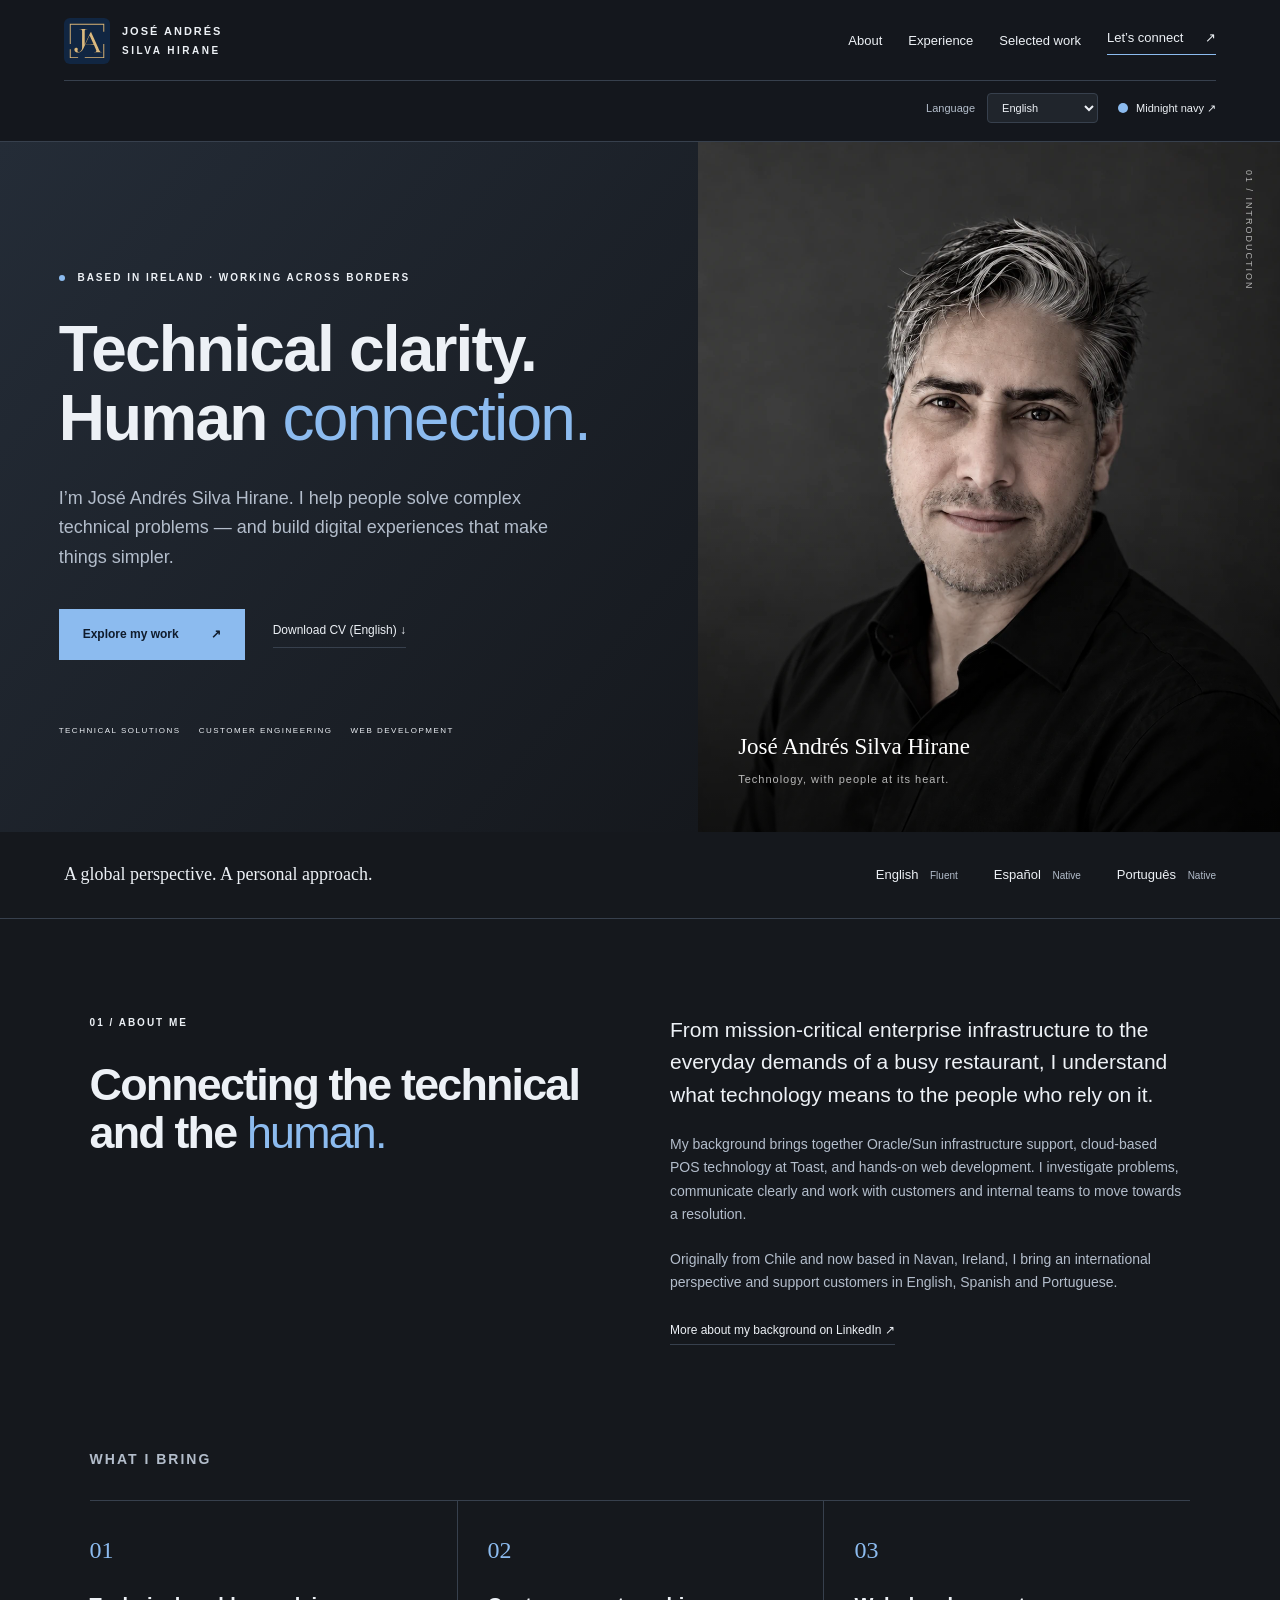
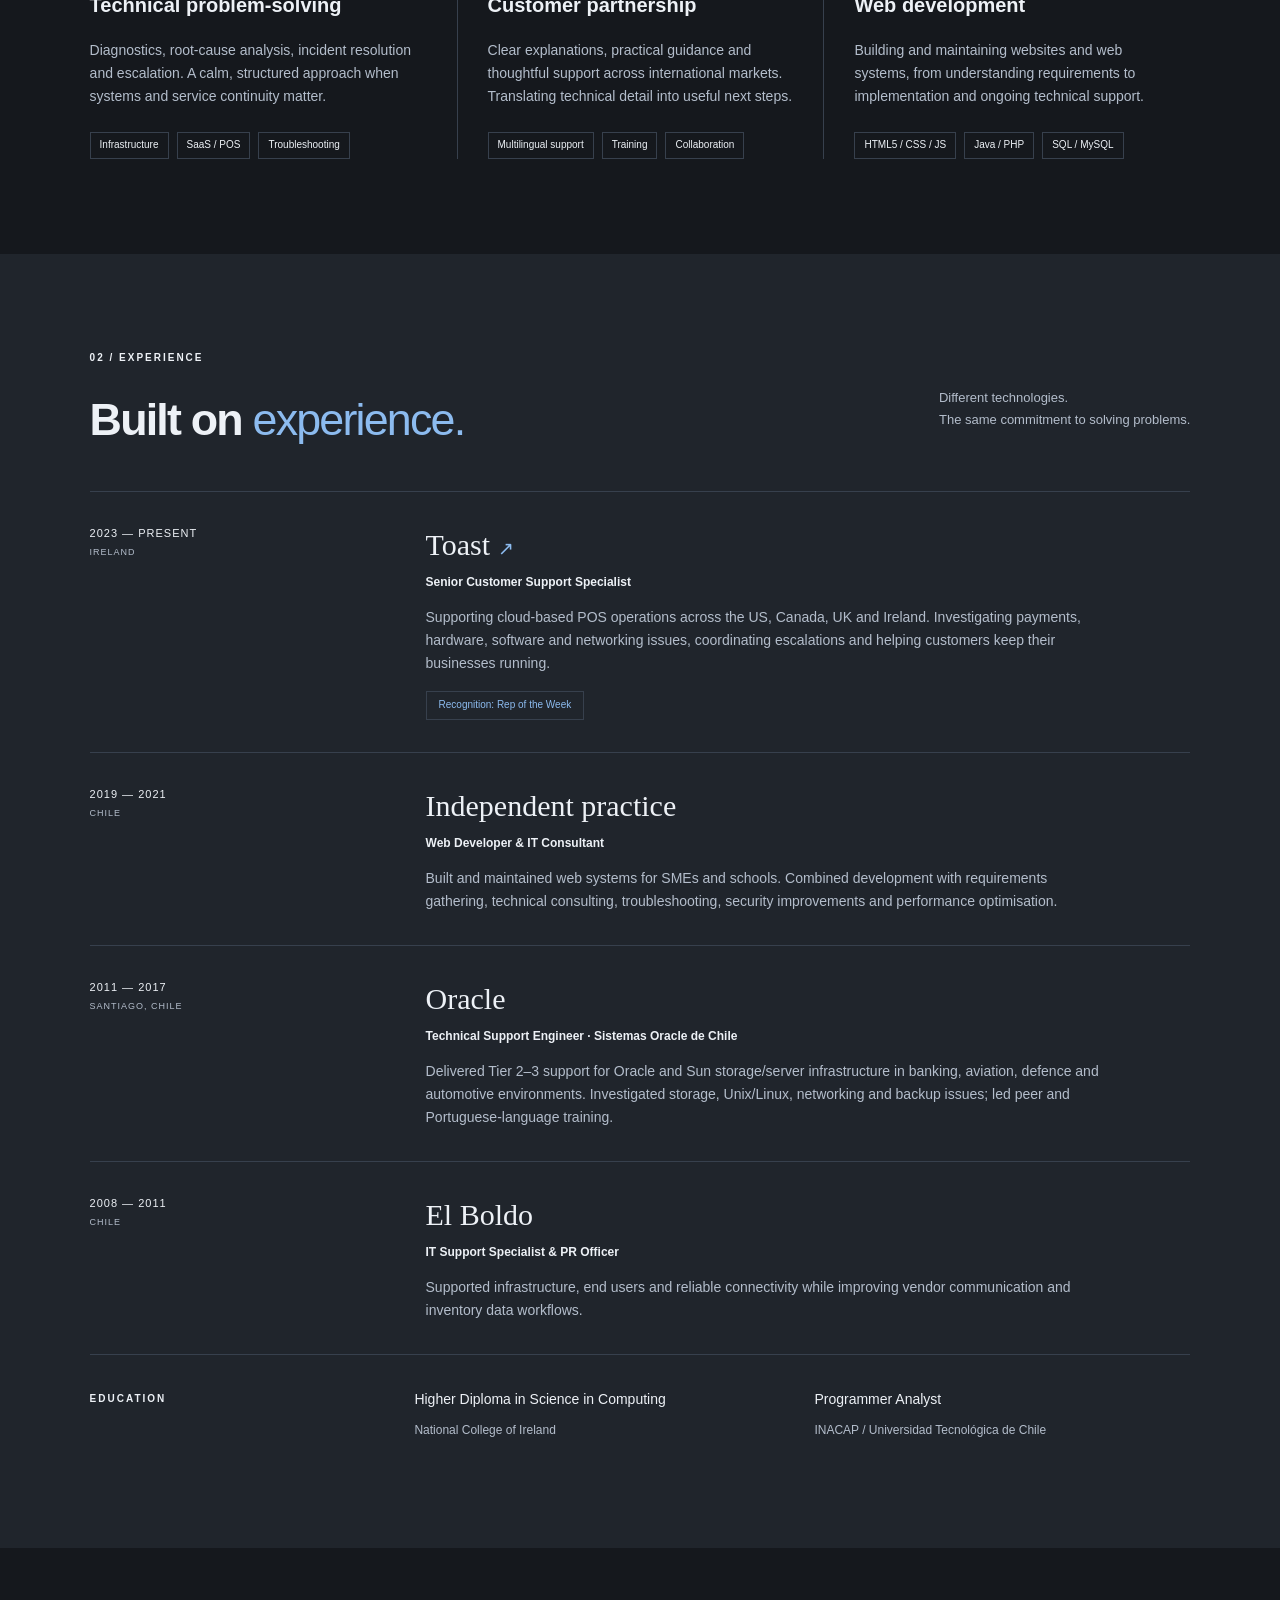
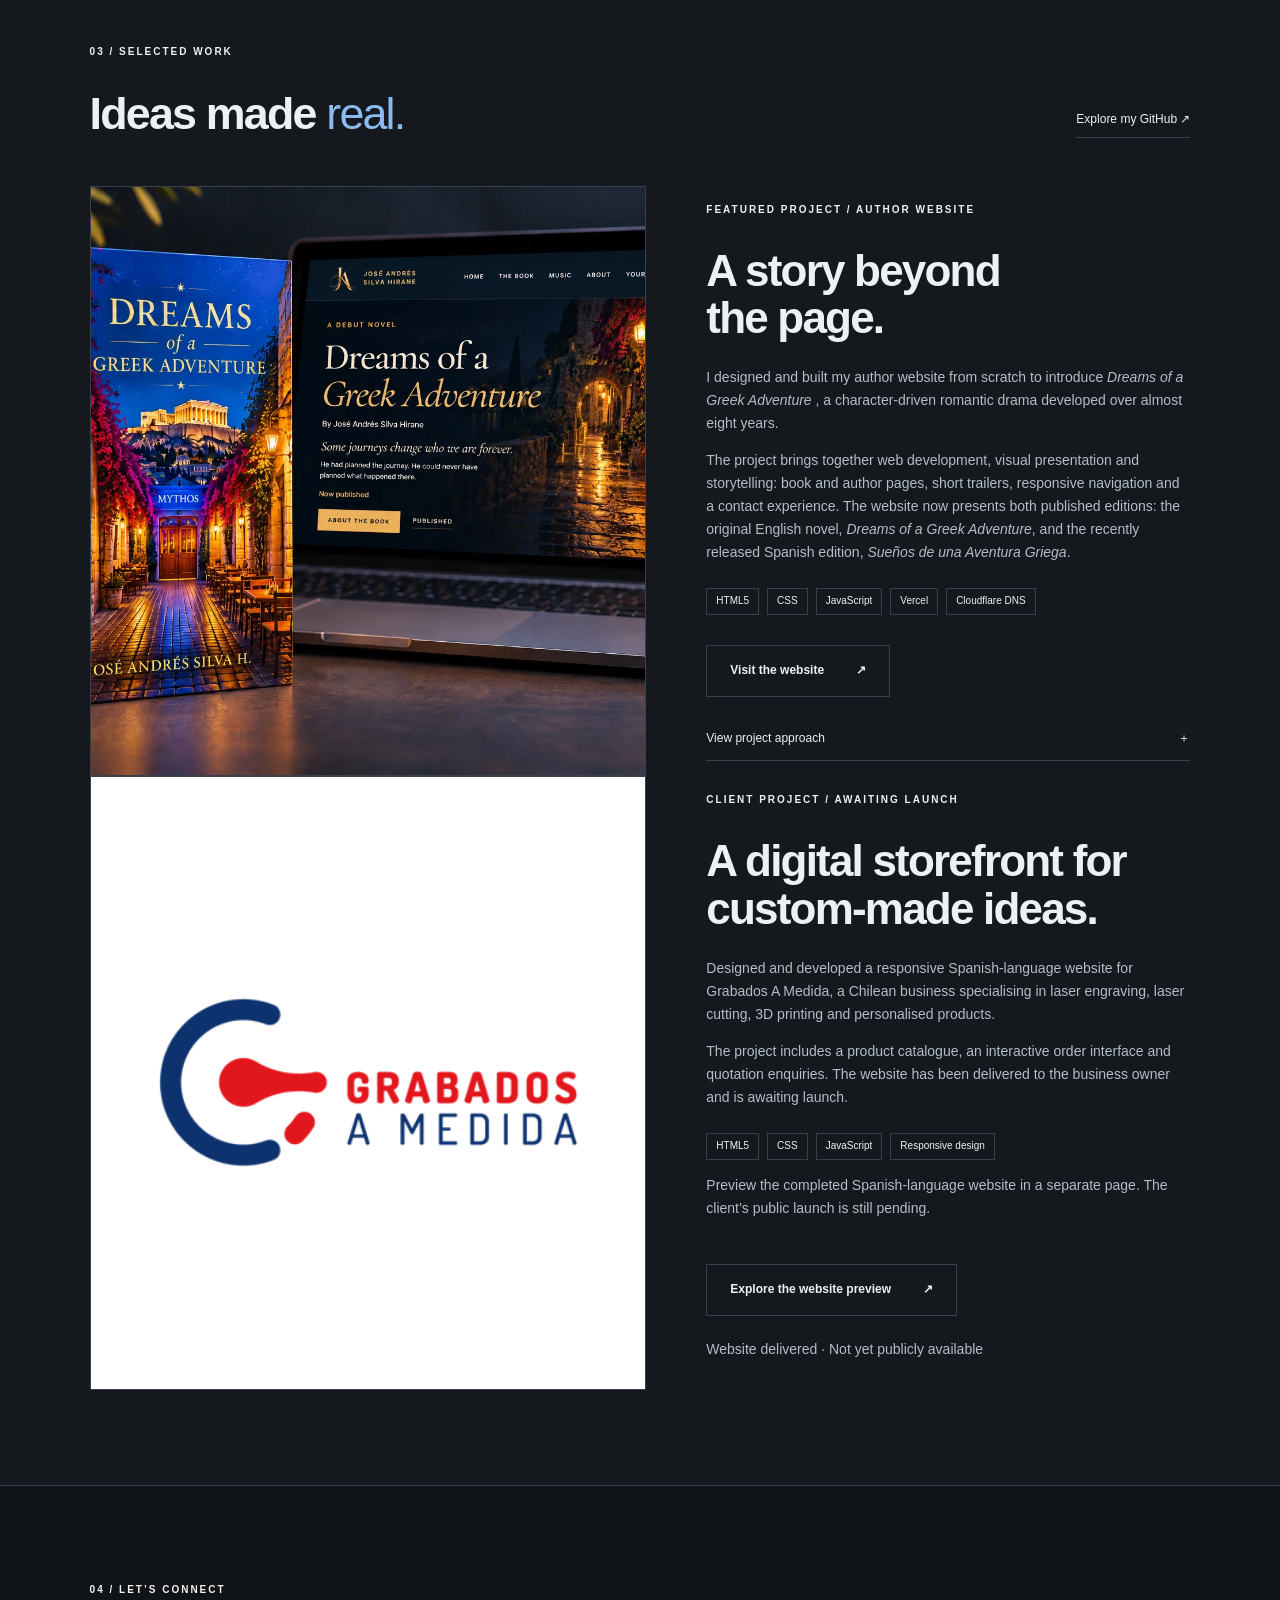
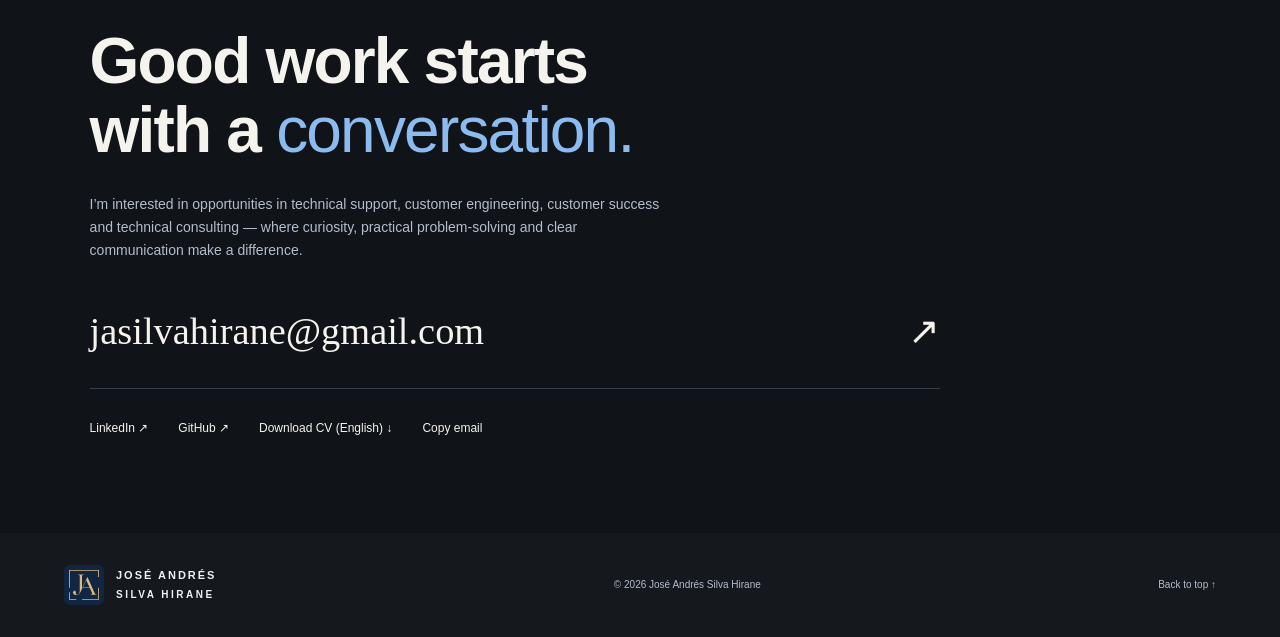
==== commit aa19c9ae: "Add files via upload" ====
--- a/charcoal/index.html
+++ b/charcoal/index.html
@@ -320,23 +320,13 @@
                 </div>
                 <article class="project">
                     <a
-                        class="project-art"
-                        href="https://silvahirane.com"
+                        class="project-art project-art-showcase"
+                        href="https://adreamcalledgreece.com"
                         target="_blank"
                         rel="noopener noreferrer"
                         aria-label="Visit the Dreams of a Greek Adventure author website"
                     >
-                        <span class="art-kicker">A PERSONAL CREATIVE PROJECT</span>
-                        <div class="book-title">
-                            Dreams of a
-                            <br />
-                            <em>Greek Adventure</em>
-                        </div>
-                        <div class="art-rule"></div>
-                        <span class="art-footer">
-                            THE AUTHOR WEBSITE
-                            <span>↗</span>
-                        </span>
+                        <img src="assets/dreams-greek-adventure-showcase.webp" alt="Hardback book Dreams of a Greek Adventure beside a laptop displaying the author website" loading="lazy" decoding="async" />
                     </a>
                     <div class="project-copy">
                         <p class="eyebrow">FEATURED PROJECT / AUTHOR WEBSITE</p>
@@ -353,7 +343,9 @@
                         <p>
                             The project brings together web development, visual presentation and
                             storytelling: book and author pages, short trailers, responsive
-                            navigation and a contact experience.
+                            navigation and a contact experience. The website now presents both
+                            published editions: the original English novel, <cite>Dreams of a Greek Adventure</cite>,
+                            and the recently released Spanish edition, <cite>Sueños de una Aventura Griega</cite>.
                         </p>
                         <div class="tags">
                             <span>HTML5</span>
@@ -364,7 +356,7 @@
                         </div>
                         <a
                             class="button light"
-                            href="https://silvahirane.com"
+                            href="https://adreamcalledgreece.com"
                             target="_blank"
                             rel="noopener noreferrer"
                         >
@@ -396,6 +388,22 @@
                                 contact form integration, sitemap and robots.txt.
                             </p>
                         </div>
+                    </div>
+                </article>
+
+                <article class="project project-client">
+                    <a class="project-art project-art-grabados" href="../grabados/index.html" target="_blank" rel="noopener noreferrer" aria-label="Preview Grabados a Medida website">
+                        <img src="assets/grabados-a-medida-logo.png" alt="Grabados a Medida logo" loading="lazy" decoding="async" />
+                    </a>
+                    <div class="project-copy">
+                        <p class="eyebrow">CLIENT PROJECT / AWAITING LAUNCH</p>
+                        <h3>A digital storefront for custom-made ideas.</h3>
+                        <p>Designed and developed a responsive Spanish-language website for Grabados A Medida, a Chilean business specialising in laser engraving, laser cutting, 3D printing and personalised products.</p>
+                        <p>The project includes a product catalogue, an interactive order interface and quotation enquiries. The website has been delivered to the business owner and is awaiting launch.</p>
+                        <div class="tags"><span>HTML5</span><span>CSS</span><span>JavaScript</span><span>Responsive design</span></div>
+                        <p class="project-preview-note">Preview the completed Spanish-language website in a separate page. The client’s public launch is still pending.</p>
+                        <a class="button light" href="../grabados/index.html" target="_blank" rel="noopener noreferrer">Explore the website preview <span>↗</span></a>
+                        <p class="project-launch-status">Website delivered · Not yet publicly available</p>
                     </div>
                 </article>
             </section>
--- a/charcoal/style.css
+++ b/charcoal/style.css
@@ -989,3 +989,60 @@
         color: #ffffff;
     }
 }
+
+/* Featured project: approved book and website showcase artwork */
+.project-art.project-art-showcase {
+    padding: 0;
+    background: #182f50;
+    display: block;
+    border: 1px solid var(--line);
+}
+.project-art.project-art-showcase::before,
+.project-art.project-art-showcase::after { content: none; }
+.project-art-showcase img {
+    display: block;
+    width: 100%;
+    height: 100%;
+    min-height: 520px;
+    object-fit: cover;
+    object-position: center;
+    transition: transform 250ms ease;
+}
+.project-art-showcase:hover img { transform: scale(1.025); }
+@media (prefers-reduced-motion: reduce) {
+    .project-art-showcase img { transition: none; }
+    .project-art-showcase:hover img { transform: none; }
+}
+@media (max-width: 700px) {
+    .project-art-showcase img { min-height: 0; aspect-ratio: 3 / 2; }
+}
+
+/* Grabados A Medida — full-bleed image, matching the book showcase */
+.project-art.project-art-grabados {
+    padding: 0;
+    background: #fff;
+    border: 1px solid var(--line);
+    display: block;
+    min-height: 520px;
+}
+.project-art-grabados::before, .project-art-grabados::after { content: none; }
+.project-art-grabados img {
+    display: block;
+    width: 100%;
+    height: 100%;
+    min-height: 520px;
+    max-width: none;
+    object-fit: cover;
+    object-position: center;
+    transition: transform 250ms ease;
+}
+.project-art-grabados:hover img { transform: scale(1.025); }
+.project-launch-status { font-size: 13px; color: var(--muted); margin-top: 22px; }
+@media (prefers-reduced-motion: reduce) {
+    .project-art-grabados img { transition: none; }
+    .project-art-grabados:hover img { transform: none; }
+}
+@media (max-width:700px) {
+    .project-art.project-art-grabados { min-height: 0; }
+    .project-art-grabados img { min-height: 0; aspect-ratio: 3 / 2; }
+}
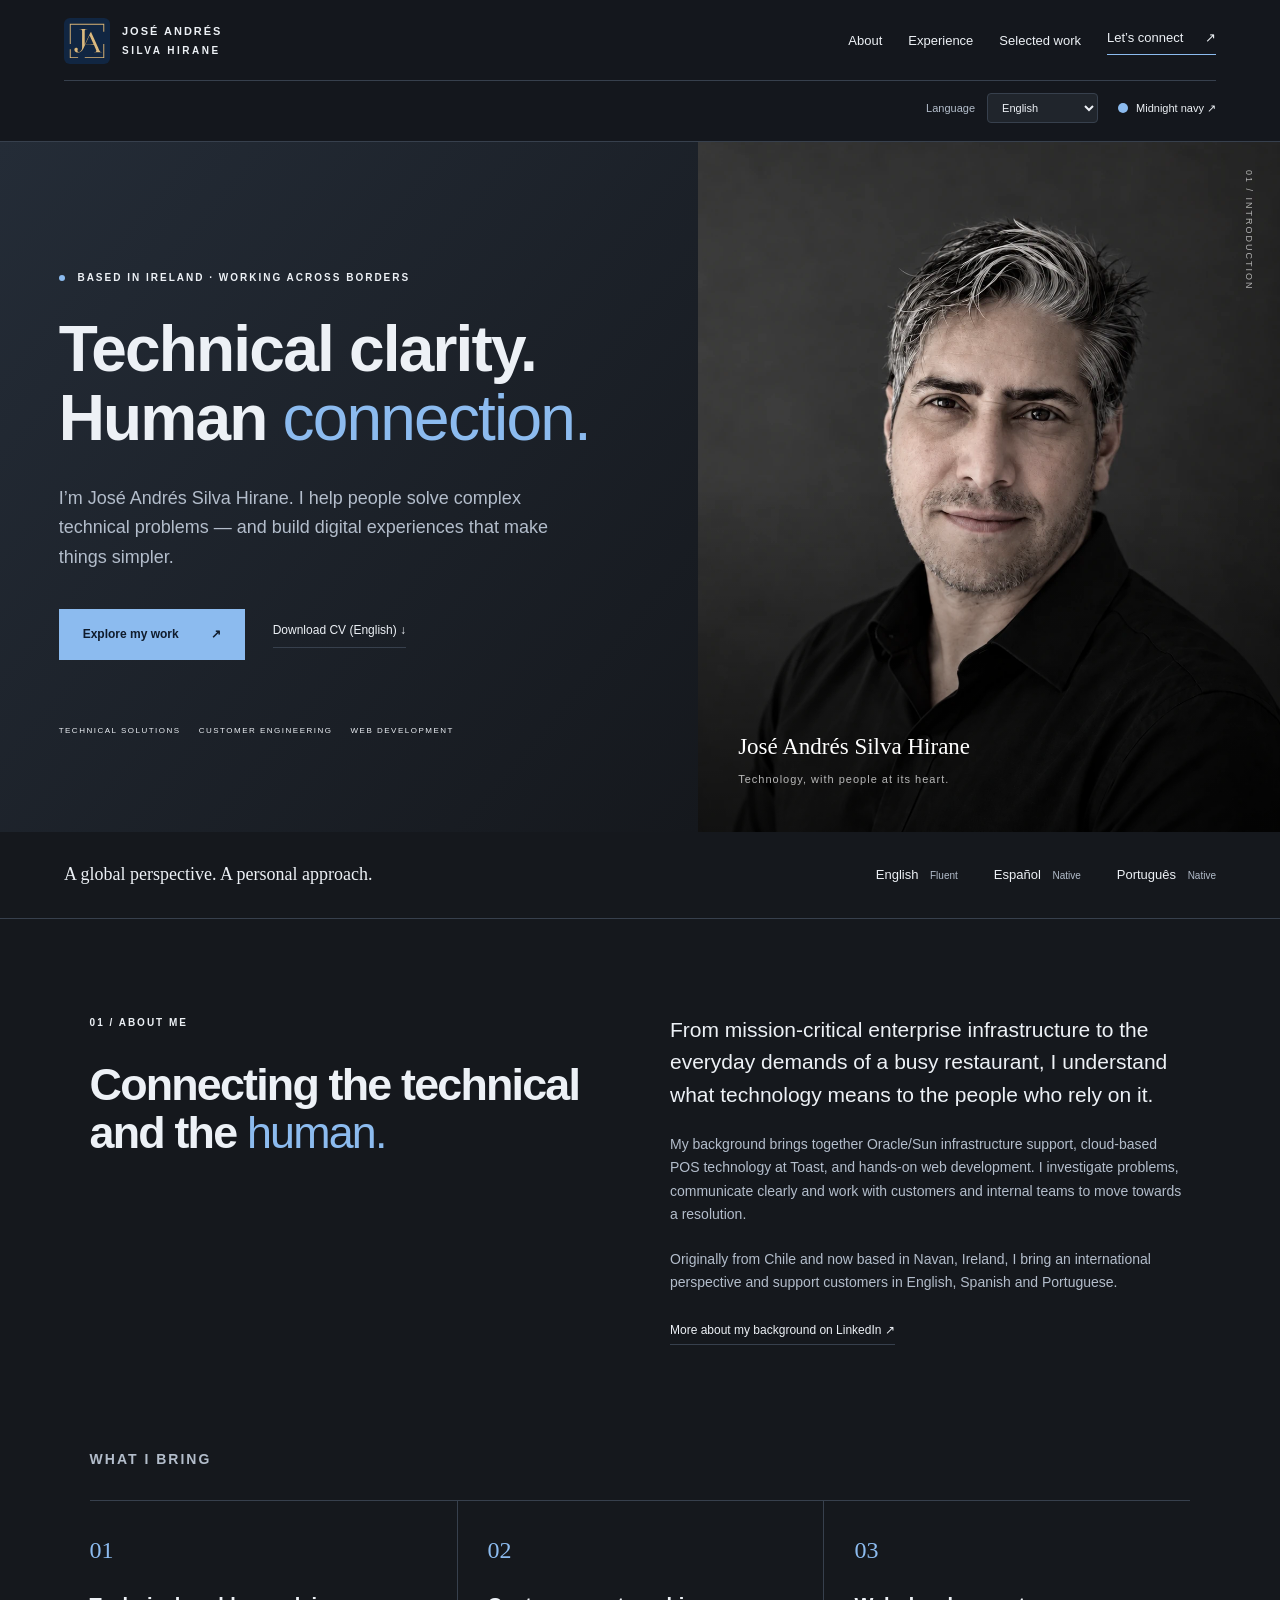
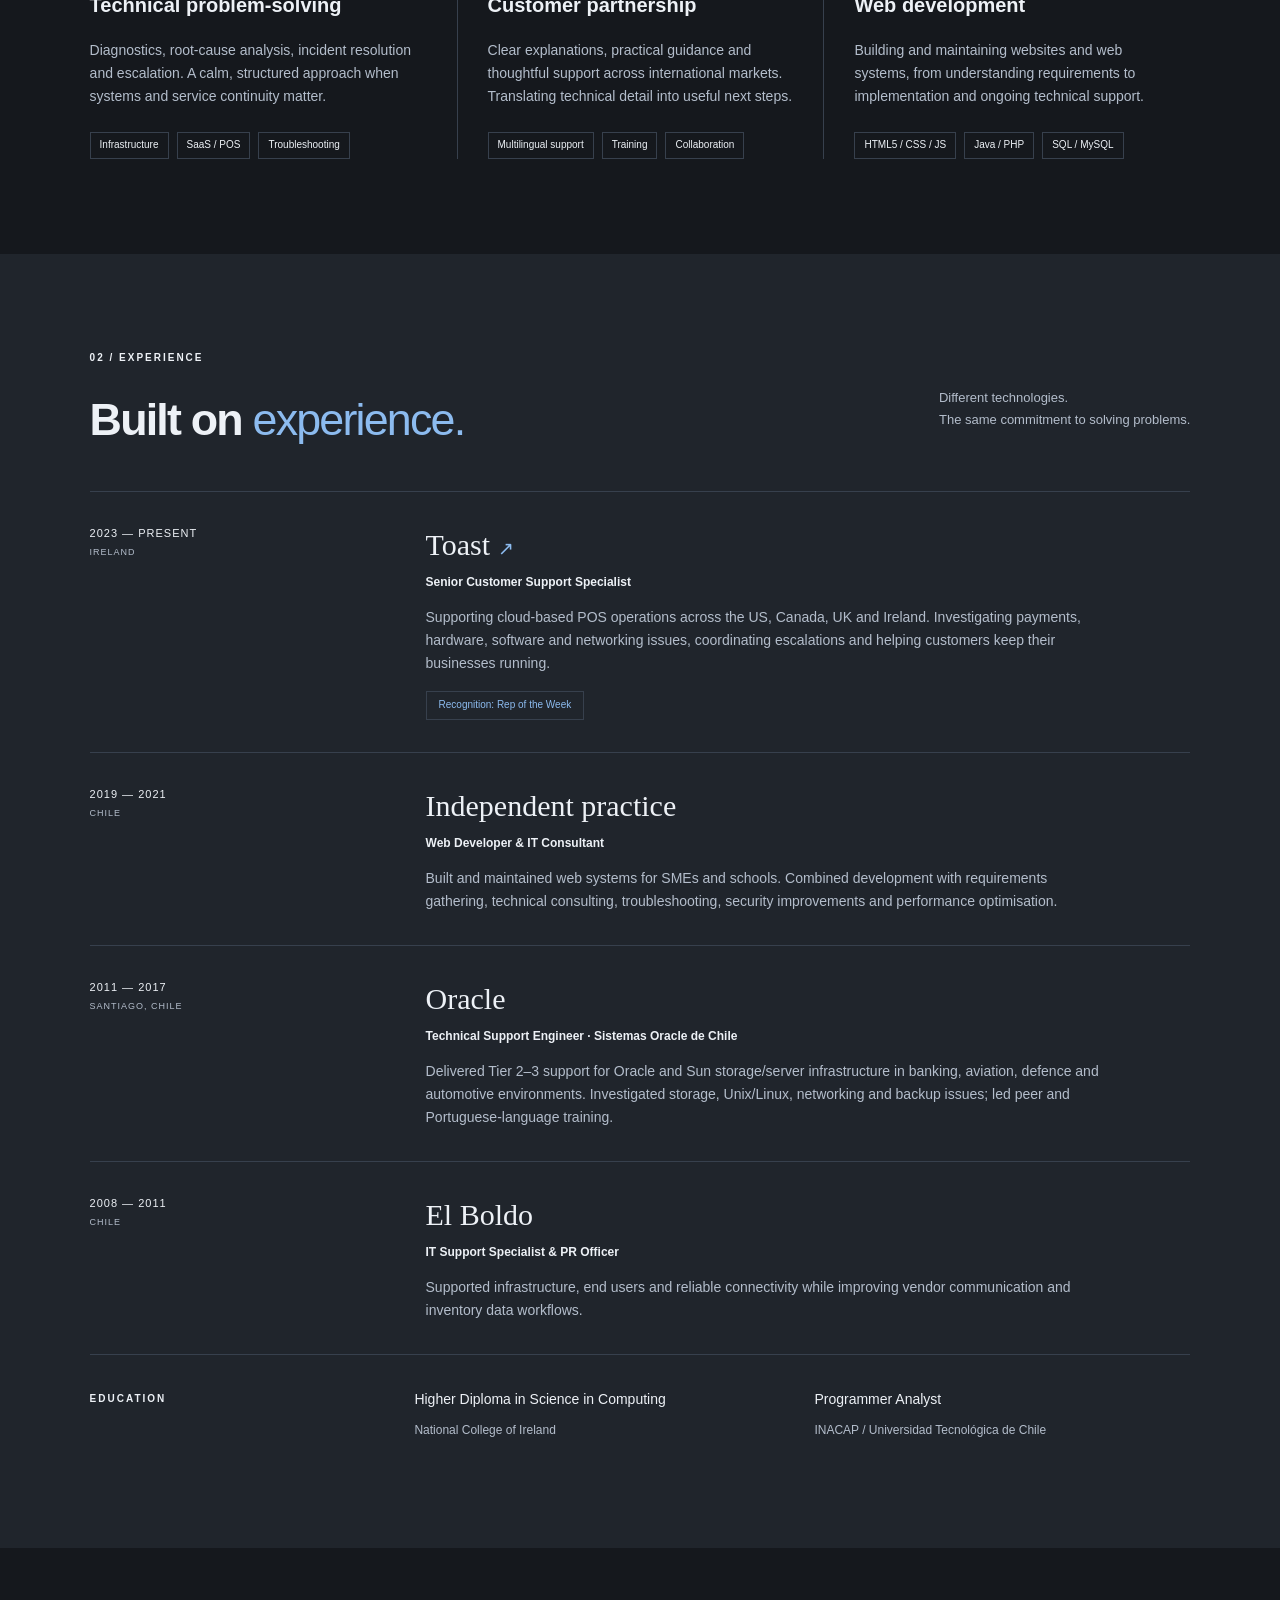
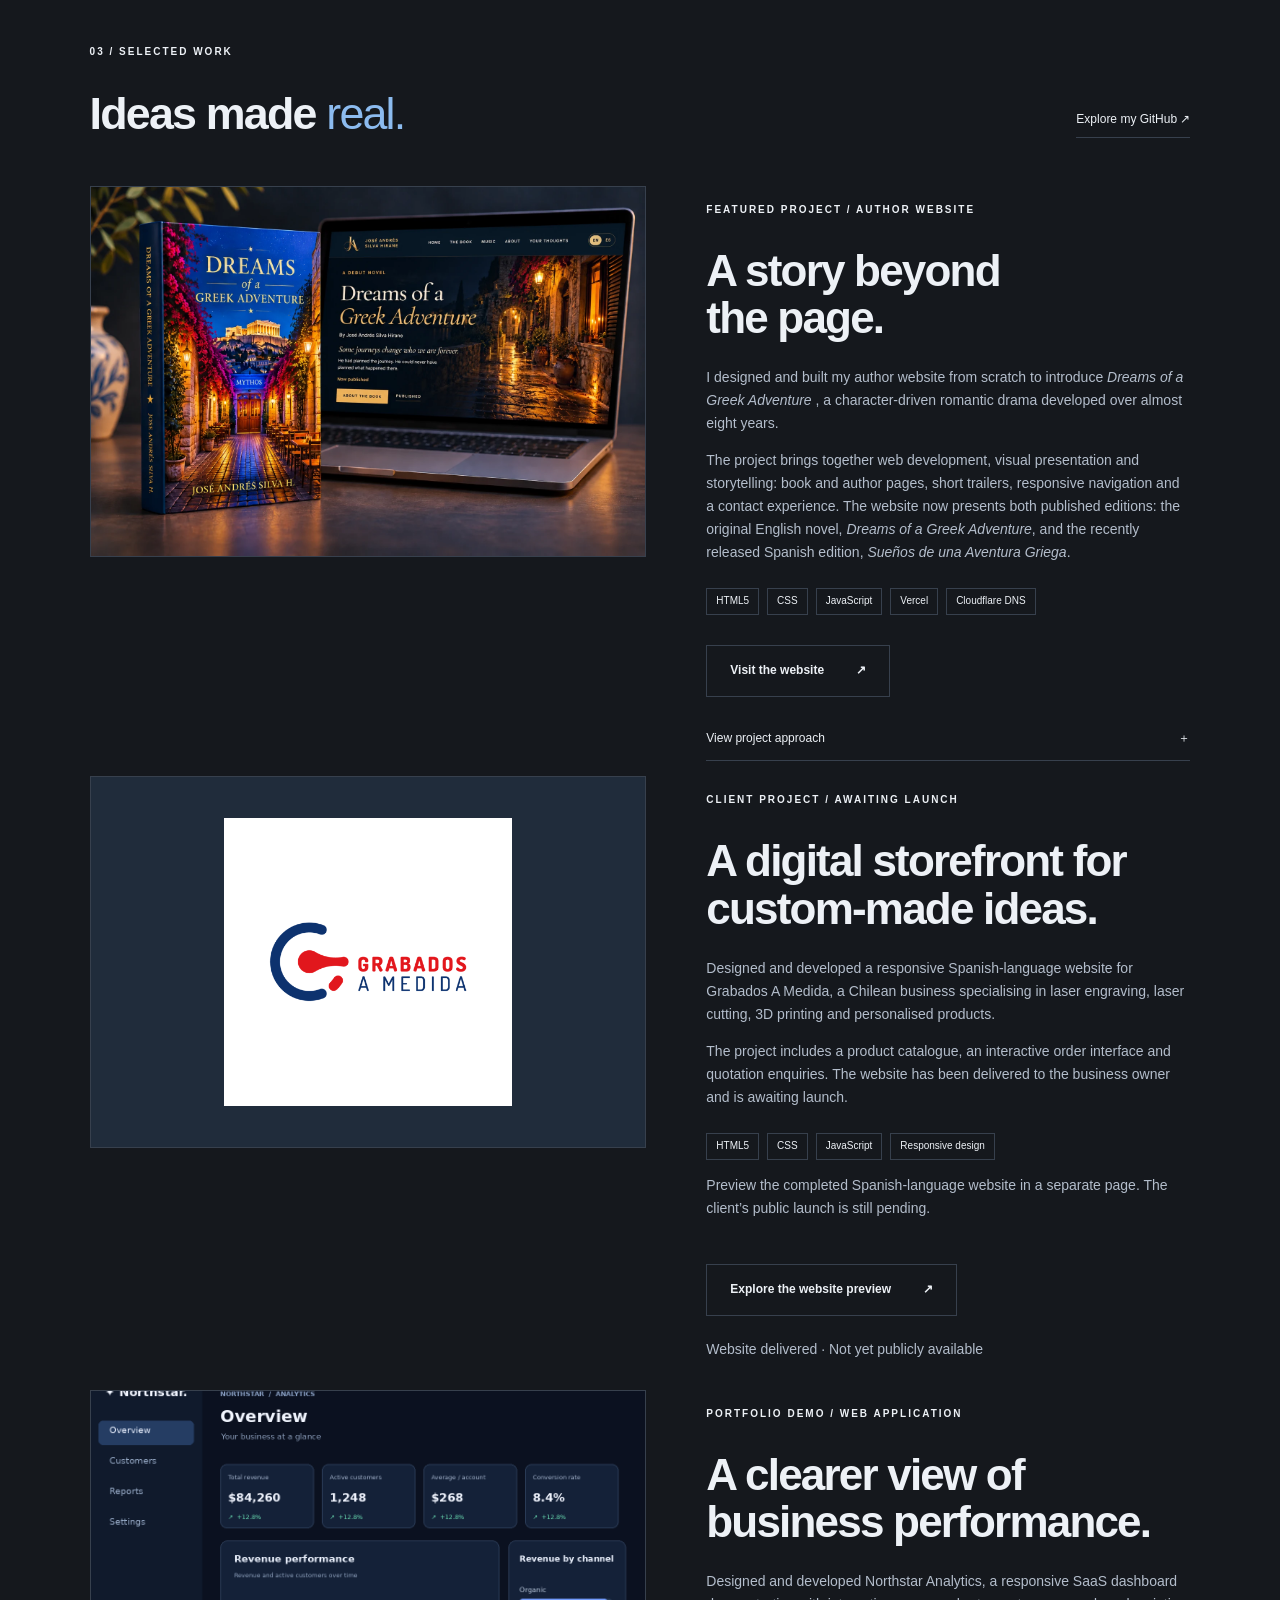
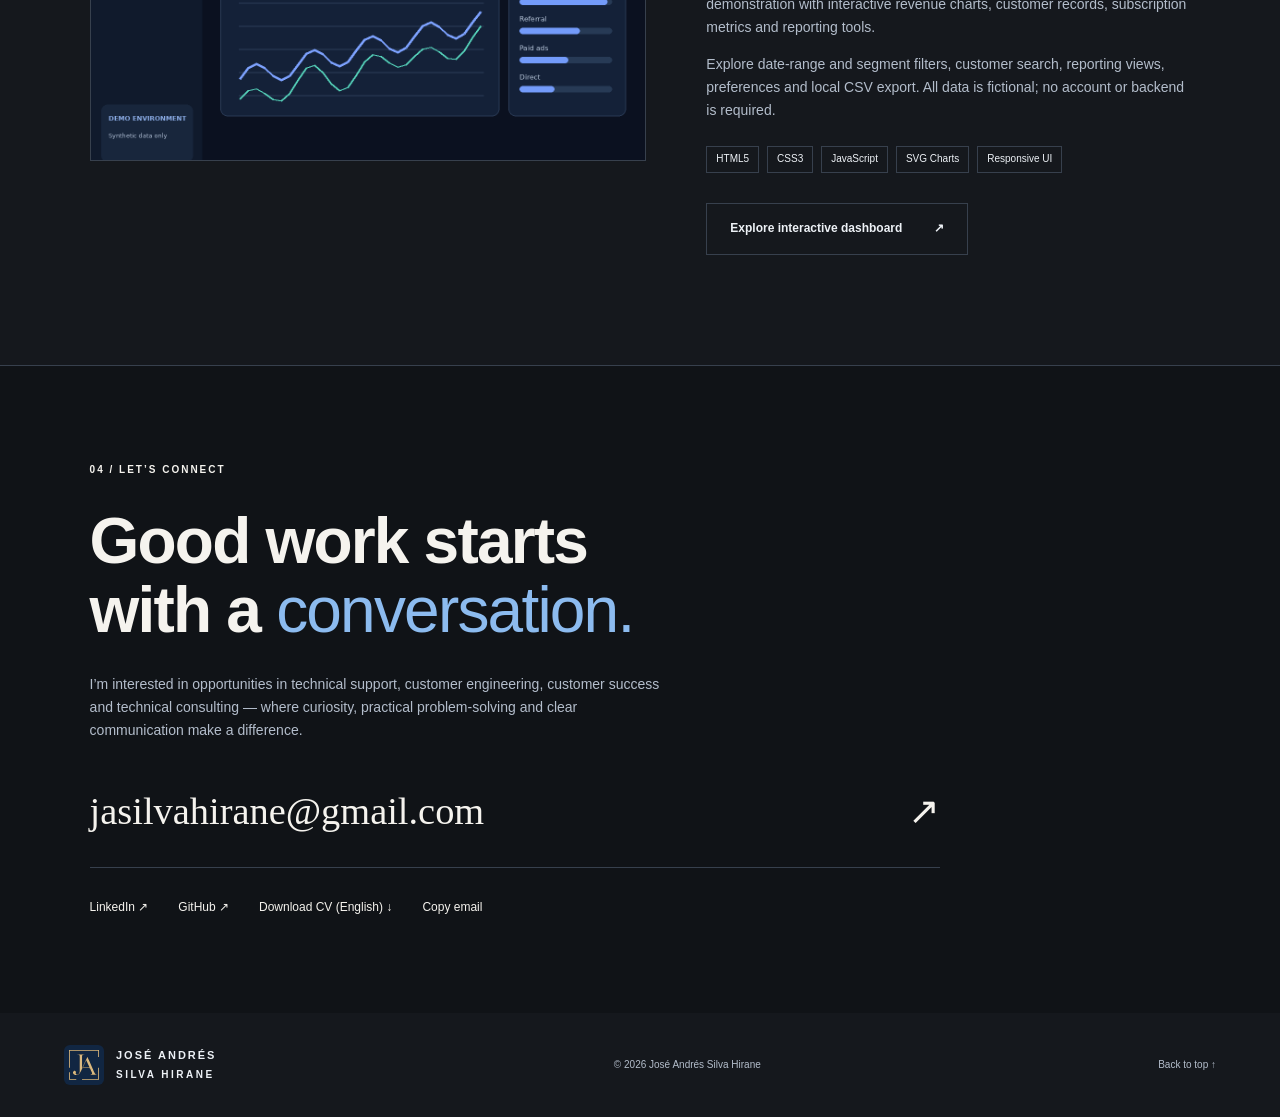
==== commit c4318315: "Add files via upload" ====
--- a/charcoal/index.html
+++ b/charcoal/index.html
@@ -406,6 +406,20 @@
                         <p class="project-launch-status">Website delivered · Not yet publicly available</p>
                     </div>
                 </article>
+
+                <article class="project project-client">
+                    <a class="project-art project-art-dashboard" href="../dashboard/index.html" target="_blank" rel="noopener noreferrer" aria-label="Preview Northstar Analytics dashboard">
+                        <img src="assets/northstar-dashboard.png" alt="Northstar Analytics dashboard preview with charts and metrics" loading="lazy" decoding="async" />
+                    </a>
+                    <div class="project-copy">
+                        <p class="eyebrow">PORTFOLIO DEMO / WEB APPLICATION</p>
+                        <h3>A clearer view of business performance.</h3>
+                        <p>Designed and developed Northstar Analytics, a responsive SaaS dashboard demonstration with interactive revenue charts, customer records, subscription metrics and reporting tools.</p>
+                        <p>Explore date-range and segment filters, customer search, reporting views, preferences and local CSV export. All data is fictional; no account or backend is required.</p>
+                        <div class="tags"><span>HTML5</span><span>CSS3</span><span>JavaScript</span><span>SVG Charts</span><span>Responsive UI</span></div>
+                        <a class="button light" href="../dashboard/index.html" target="_blank" rel="noopener noreferrer">Explore interactive dashboard <span>↗</span></a>
+                    </div>
+                </article>
             </section>
             <section class="contact section" id="contact">
                 <p class="eyebrow">04 / LET’S CONNECT</p>
--- a/charcoal/style.css
+++ b/charcoal/style.css
@@ -1028,11 +1028,12 @@
 .project-art-grabados::before, .project-art-grabados::after { content: none; }
 .project-art-grabados img {
     display: block;
-    width: 100%;
+    width: 78%;
     height: 100%;
+    margin-inline: auto;
     min-height: 520px;
-    max-width: none;
-    object-fit: cover;
+    max-width: 100%;
+    object-fit: contain;
     object-position: center;
     transition: transform 250ms ease;
 }
@@ -1046,3 +1047,56 @@
     .project-art.project-art-grabados { min-height: 0; }
     .project-art-grabados img { min-height: 0; aspect-ratio: 3 / 2; }
 }
+
+/* Northstar Analytics full-bleed portfolio preview */
+.project-art.project-art-dashboard { padding:0; background:#0b1120; border:1px solid var(--line); display:block; min-height:520px; }
+.project-art-dashboard::before,.project-art-dashboard::after {content:none;}
+.project-art-dashboard img {display:block;width:100%;height:100%;min-height:520px;object-fit:cover;object-position:center;transition:transform 250ms ease;}
+.project-art-dashboard:hover img {transform:scale(1.025)}
+@media(max-width:700px){.project-art.project-art-dashboard{min-height:0}.project-art-dashboard img{min-height:0;aspect-ratio:3/2}}
+@media(prefers-reduced-motion:reduce){.project-art-dashboard img{transition:none}.project-art-dashboard:hover img{transform:none}}
+
+/* Unified portfolio thumbnails: identical 3:2 image frames across all projects.
+   The square Grabados logo is centered at a restrained visual scale. */
+.project-art.project-art-showcase,
+.project-art.project-art-grabados,
+.project-art.project-art-dashboard {
+  width: 100%;
+  aspect-ratio: 3 / 2;
+  min-height: 0;
+  height: auto;
+  overflow: hidden;
+  position: relative;
+}
+.project-art-showcase img,
+.project-art-dashboard img {
+  width: 100%;
+  height: 100%;
+  min-height: 0;
+  aspect-ratio: auto;
+  object-fit: cover;
+}
+.project-art.project-art-grabados {
+  display: flex;
+  align-items: center;
+  justify-content: center;
+  background: #fff;
+}
+.project-art-grabados img {
+  display: block;
+  width: 52%;
+  height: 78%;
+  min-height: 0;
+  max-width: 52%;
+  max-height: 78%;
+  margin: 0;
+  aspect-ratio: auto;
+  object-fit: contain;
+}
+@media (max-width: 700px) {
+  .project-art.project-art-showcase,
+  .project-art.project-art-grabados,
+  .project-art.project-art-dashboard { aspect-ratio: 3 / 2; min-height: 0; }
+  .project-art-showcase img, .project-art-dashboard img { aspect-ratio: auto; min-height: 0; }
+  .project-art-grabados img { aspect-ratio: auto; min-height: 0; }
+}
